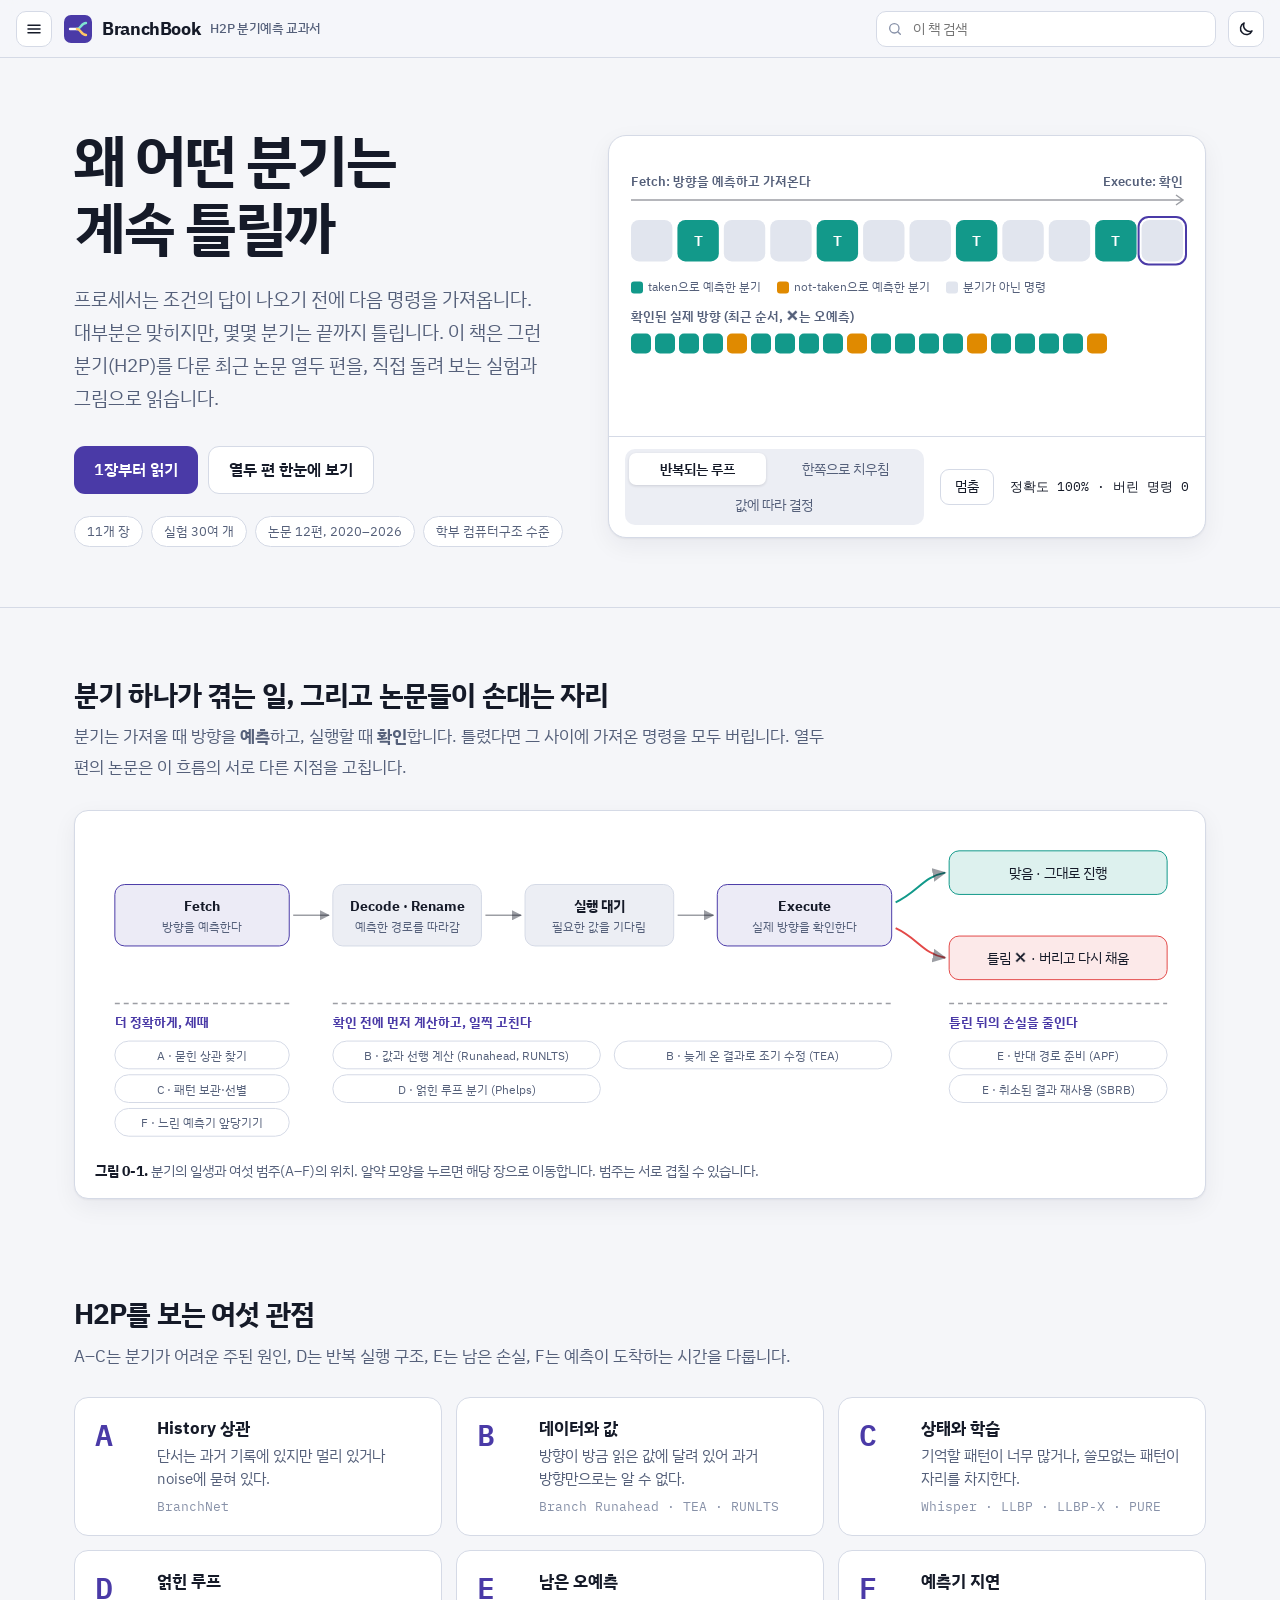
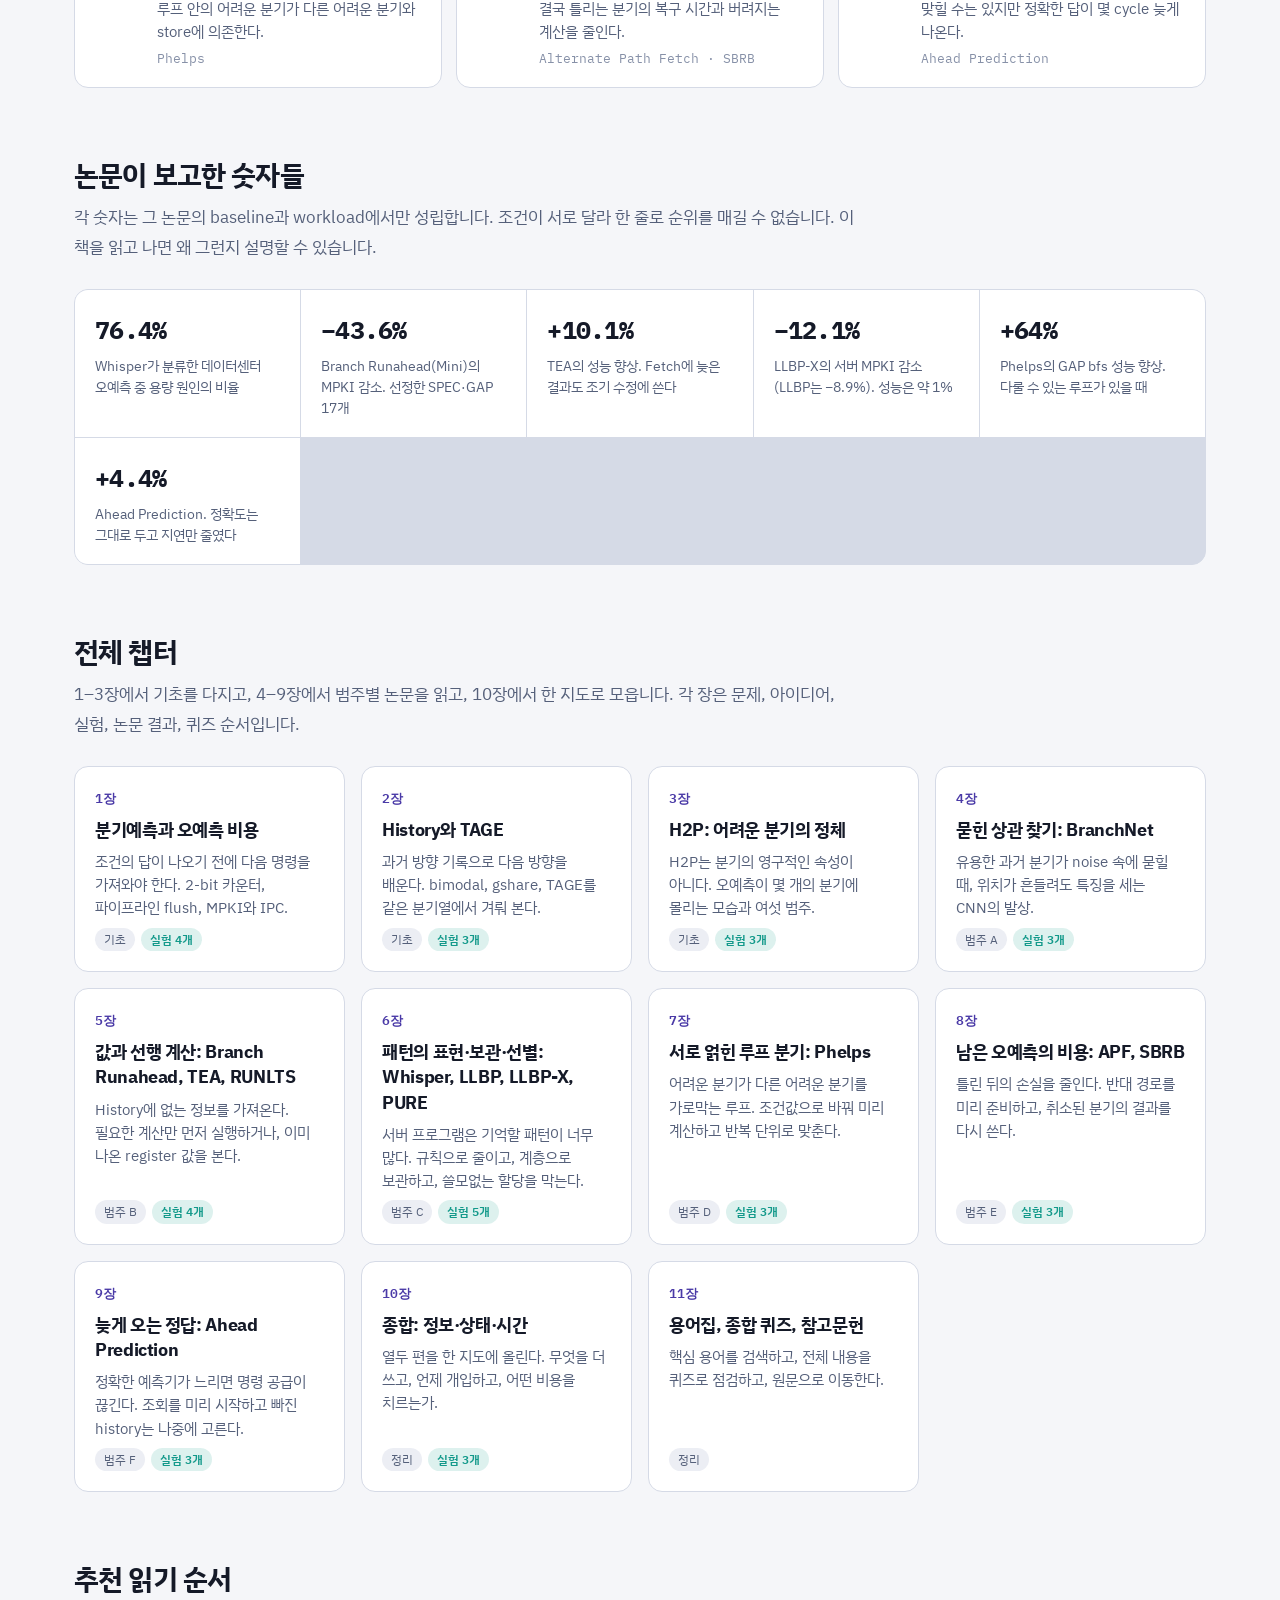
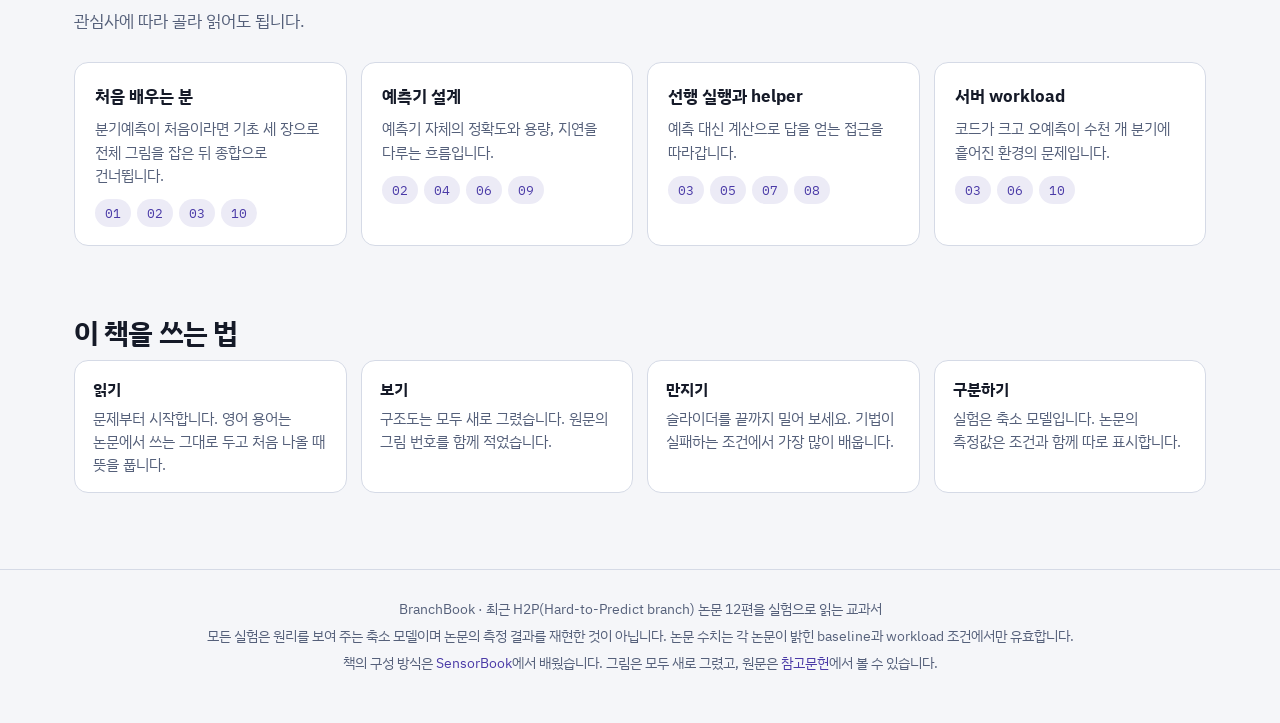
==== index.html @ 48003261 "BranchBook 첫 배포: 홈, 1장, 10장, 11장" ====
<!doctype html>
<html lang="ko">
<head>
<meta charset="utf-8">
<meta name="viewport" content="width=device-width, initial-scale=1">
<title>BranchBook · H2P 분기예측 교과서</title>
<meta name="description" content="왜 일부 분기는 계속 틀릴까? 최근 H2P(Hard-to-Predict branch) 논문 12편을 그림과 실험으로 읽는 인터랙티브 교과서.">
<meta property="og:type" content="website">
<meta property="og:title" content="BranchBook · H2P 분기예측 교과서">
<meta property="og:description" content="최근 H2P 논문 12편을 그림과 실험으로 읽는 인터랙티브 교과서.">
<meta property="og:locale" content="ko_KR">
<link rel="icon" href="favicon.svg" type="image/svg+xml">
<link rel="stylesheet" href="css/style.css">
<script src="js/common.js"></script>
<style>
  .lifetime svg { min-width: 860px; }
  .lifetime a text { cursor: pointer; }
  .lifetime a:hover rect { stroke-width: 2.5; }
  .usage { display: grid; gap: 14px; grid-template-columns: repeat(auto-fit, minmax(200px, 1fr)); padding-bottom: 12px; }
  .usage div { padding: 16px 18px; border-radius: var(--radius); background: var(--elevated); border: 1px solid var(--border); font-size: 14.5px; color: var(--text-dim); line-height: 1.6; }
  .usage b { display: block; color: var(--text); font-size: 16px; margin-bottom: 4px; }
</style>
</head>
<body data-root="">

<section class="home-hero">
  <div class="home-hero-inner">
    <div>
      <h1>왜 어떤 분기는<br>계속 틀릴까</h1>
      <p class="lead">프로세서는 조건의 답이 나오기 전에 다음 명령을 가져옵니다. 대부분은 맞히지만, 몇몇 분기는 끝까지 틀립니다. 이 책은 그런 분기(H2P)를 다룬 최근 논문 열두 편을, 직접 돌려 보는 실험과 그림으로 읽습니다.</p>
      <div class="home-actions">
        <a class="primary" href="chapters/basics.html">1장부터 읽기</a>
        <a class="secondary" href="chapters/synthesis.html">열두 편 한눈에 보기</a>
      </div>
      <div class="home-facts">
        <span>11개 장</span><span>실험 30여 개</span><span>논문 12편, 2020–2026</span><span>학부 컴퓨터구조 수준</span>
      </div>
    </div>
    <div class="hero-stage" id="hero-stage">
      <canvas id="hero-canvas" data-height="300" aria-label="파이프라인을 흐르는 명령과 오예측 때 버려지는 명령을 보여 주는 애니메이션"></canvas>
      <div class="hero-stage-controls">
        <div class="segmented" id="hero-pattern" aria-label="분기 유형">
          <button data-value="loop" class="on">반복되는 루프</button>
          <button data-value="biased">한쪽으로 치우침</button>
          <button data-value="data">값에 따라 결정</button>
        </div>
        <button class="button" id="hero-play">멈춤</button>
        <span class="hero-stage-readout" id="hero-readout">정확도 — · 버린 명령 0</span>
      </div>
    </div>
  </div>
</section>

<section class="home-section">
  <h2>분기 하나가 겪는 일, 그리고 논문들이 손대는 자리</h2>
  <p class="section-lead">분기는 가져올 때 방향을 <b>예측</b>하고, 실행할 때 <b>확인</b>합니다. 틀렸다면 그 사이에 가져온 명령을 모두 버립니다. 열두 편의 논문은 이 흐름의 서로 다른 지점을 고칩니다.</p>
  <figure class="diagram lifetime">
    <svg viewBox="0 0 1100 318" role="img" aria-label="분기의 예측에서 확인까지의 흐름과 여섯 범주가 개입하는 위치">
      <defs>
        <marker id="arrow" viewBox="0 0 10 10" refX="9" refY="5" markerWidth="7" markerHeight="7" orient="auto"><path d="M0,0 L10,5 L0,10 z" class="arrow-head"/></marker>
      </defs>
      <rect x="20" y="52" width="176" height="62" rx="10" class="fill-accent-soft"/>
      <text x="108" y="79" text-anchor="middle" class="label-strong">Fetch</text>
      <text x="108" y="99" text-anchor="middle" class="label-dim">방향을 예측한다</text>
      <path d="M200 83 H236" class="stroke-line" marker-end="url(#arrow)"/>
      <rect x="240" y="52" width="150" height="62" rx="10" class="fill-surface"/>
      <text x="315" y="79" text-anchor="middle" class="label-strong">Decode · Rename</text>
      <text x="315" y="99" text-anchor="middle" class="label-dim">예측한 경로를 따라감</text>
      <path d="M394 83 H430" class="stroke-line" marker-end="url(#arrow)"/>
      <rect x="434" y="52" width="150" height="62" rx="10" class="fill-surface"/>
      <text x="509" y="79" text-anchor="middle" class="label-strong">실행 대기</text>
      <text x="509" y="99" text-anchor="middle" class="label-dim">필요한 값을 기다림</text>
      <path d="M588 83 H624" class="stroke-line" marker-end="url(#arrow)"/>
      <rect x="628" y="52" width="176" height="62" rx="10" class="fill-accent-soft"/>
      <text x="716" y="79" text-anchor="middle" class="label-strong">Execute</text>
      <text x="716" y="99" text-anchor="middle" class="label-dim">실제 방향을 확인한다</text>
      <path d="M808 70 C830 60 836 44 858 40" class="stroke-taken" marker-end="url(#arrow)"/>
      <path d="M808 96 C830 106 836 122 858 126" class="stroke-mispredict" marker-end="url(#arrow)"/>
      <rect x="862" y="18" width="220" height="44" rx="10" class="fill-taken-soft"/>
      <text x="972" y="45" text-anchor="middle" class="label">맞음 · 그대로 진행</text>
      <rect x="862" y="104" width="220" height="44" rx="10" class="fill-mispredict-soft"/>
      <text x="972" y="131" text-anchor="middle" class="label">틀림 ✕ · 버리고 다시 채움</text>

      <path d="M20 172 H196" class="stroke-dashed"/>
      <path d="M240 172 H804" class="stroke-dashed"/>
      <path d="M862 172 H1082" class="stroke-dashed"/>
      <text x="20" y="196" class="label-accent">더 정확하게, 제때</text>
      <text x="240" y="196" class="label-accent">확인 전에 먼저 계산하고, 일찍 고친다</text>
      <text x="862" y="196" class="label-accent">틀린 뒤의 손실을 줄인다</text>

      <a href="chapters/correlation.html"><rect x="20" y="210" width="176" height="28" rx="14" class="fill-elevated"/><text x="108" y="229" text-anchor="middle" class="label-dim">A · 묻힌 상관 찾기</text></a>
      <a href="chapters/state.html"><rect x="20" y="244" width="176" height="28" rx="14" class="fill-elevated"/><text x="108" y="263" text-anchor="middle" class="label-dim">C · 패턴 보관·선별</text></a>
      <a href="chapters/latency.html"><rect x="20" y="278" width="176" height="28" rx="14" class="fill-elevated"/><text x="108" y="297" text-anchor="middle" class="label-dim">F · 느린 예측기 앞당기기</text></a>
      <a href="chapters/value.html"><rect x="240" y="210" width="270" height="28" rx="14" class="fill-elevated"/><text x="375" y="229" text-anchor="middle" class="label-dim">B · 값과 선행 계산 (Runahead, RUNLTS)</text></a>
      <a href="chapters/value.html#tea"><rect x="524" y="210" width="280" height="28" rx="14" class="fill-elevated"/><text x="664" y="229" text-anchor="middle" class="label-dim">B · 늦게 온 결과로 조기 수정 (TEA)</text></a>
      <a href="chapters/loop.html"><rect x="240" y="244" width="270" height="28" rx="14" class="fill-elevated"/><text x="375" y="263" text-anchor="middle" class="label-dim">D · 얽힌 루프 분기 (Phelps)</text></a>
      <a href="chapters/recovery.html"><rect x="862" y="210" width="220" height="28" rx="14" class="fill-elevated"/><text x="972" y="229" text-anchor="middle" class="label-dim">E · 반대 경로 준비 (APF)</text></a>
      <a href="chapters/recovery.html#sbrb"><rect x="862" y="244" width="220" height="28" rx="14" class="fill-elevated"/><text x="972" y="263" text-anchor="middle" class="label-dim">E · 취소된 결과 재사용 (SBRB)</text></a>
    </svg>
    <figcaption><b>그림 0-1.</b> 분기의 일생과 여섯 범주(A–F)의 위치. 알약 모양을 누르면 해당 장으로 이동합니다. 범주는 서로 겹칠 수 있습니다.</figcaption>
  </figure>
</section>

<section class="home-section">
  <h2>H2P를 보는 여섯 관점</h2>
  <p class="section-lead">A–C는 분기가 어려운 주된 원인, D는 반복 실행 구조, E는 남은 손실, F는 예측이 도착하는 시간을 다룹니다.</p>
  <div class="category-map">
    <a class="category-item" href="chapters/correlation.html"><span class="category-letter">A</span><h3>History 상관</h3><p>단서는 과거 기록에 있지만 멀리 있거나 noise에 묻혀 있다.</p><span class="category-papers">BranchNet</span></a>
    <a class="category-item" href="chapters/value.html"><span class="category-letter">B</span><h3>데이터와 값</h3><p>방향이 방금 읽은 값에 달려 있어 과거 방향만으로는 알 수 없다.</p><span class="category-papers">Branch Runahead · TEA · RUNLTS</span></a>
    <a class="category-item" href="chapters/state.html"><span class="category-letter">C</span><h3>상태와 학습</h3><p>기억할 패턴이 너무 많거나, 쓸모없는 패턴이 자리를 차지한다.</p><span class="category-papers">Whisper · LLBP · LLBP-X · PURE</span></a>
    <a class="category-item" href="chapters/loop.html"><span class="category-letter">D</span><h3>얽힌 루프</h3><p>루프 안의 어려운 분기가 다른 어려운 분기와 store에 의존한다.</p><span class="category-papers">Phelps</span></a>
    <a class="category-item" href="chapters/recovery.html"><span class="category-letter">E</span><h3>남은 오예측</h3><p>결국 틀리는 분기의 복구 시간과 버려지는 계산을 줄인다.</p><span class="category-papers">Alternate Path Fetch · SBRB</span></a>
    <a class="category-item" href="chapters/latency.html"><span class="category-letter">F</span><h3>예측기 지연</h3><p>맞힐 수는 있지만 정확한 답이 몇 cycle 늦게 나온다.</p><span class="category-papers">Ahead Prediction</span></a>
  </div>
</section>

<section class="home-section">
  <h2>논문이 보고한 숫자들</h2>
  <p class="section-lead">각 숫자는 그 논문의 baseline과 workload에서만 성립합니다. 조건이 서로 달라 한 줄로 순위를 매길 수 없습니다. 이 책을 읽고 나면 왜 그런지 설명할 수 있습니다.</p>
  <div class="fact-grid">
    <div><b>76.4%</b><span>Whisper가 분류한 데이터센터 오예측 중 용량 원인의 비율</span></div>
    <div><b>−43.6%</b><span>Branch Runahead(Mini)의 MPKI 감소. 선정한 SPEC·GAP 17개</span></div>
    <div><b>+10.1%</b><span>TEA의 성능 향상. Fetch에 늦은 결과도 조기 수정에 쓴다</span></div>
    <div><b>−12.1%</b><span>LLBP-X의 서버 MPKI 감소(LLBP는 −8.9%). 성능은 약 1%</span></div>
    <div><b>+64%</b><span>Phelps의 GAP bfs 성능 향상. 다룰 수 있는 루프가 있을 때</span></div>
    <div><b>+4.4%</b><span>Ahead Prediction. 정확도는 그대로 두고 지연만 줄였다</span></div>
  </div>
</section>

<section class="home-section">
  <h2>전체 챕터</h2>
  <p class="section-lead">1–3장에서 기초를 다지고, 4–9장에서 범주별 논문을 읽고, 10장에서 한 지도로 모읍니다. 각 장은 문제, 아이디어, 실험, 논문 결과, 퀴즈 순서입니다.</p>
  <div class="chapter-grid" id="chapter-grid"></div>
</section>

<section class="home-section">
  <h2>추천 읽기 순서</h2>
  <p class="section-lead">관심사에 따라 골라 읽어도 됩니다.</p>
  <div class="reading-paths">
    <div class="reading-path"><h3>처음 배우는 분</h3><p>분기예측이 처음이라면 기초 세 장으로 전체 그림을 잡은 뒤 종합으로 건너뜁니다.</p><div class="path-steps"><a href="chapters/basics.html">01</a><a href="chapters/history.html">02</a><a href="chapters/h2p.html">03</a><a href="chapters/synthesis.html">10</a></div></div>
    <div class="reading-path"><h3>예측기 설계</h3><p>예측기 자체의 정확도와 용량, 지연을 다루는 흐름입니다.</p><div class="path-steps"><a href="chapters/history.html">02</a><a href="chapters/correlation.html">04</a><a href="chapters/state.html">06</a><a href="chapters/latency.html">09</a></div></div>
    <div class="reading-path"><h3>선행 실행과 helper</h3><p>예측 대신 계산으로 답을 얻는 접근을 따라갑니다.</p><div class="path-steps"><a href="chapters/h2p.html">03</a><a href="chapters/value.html">05</a><a href="chapters/loop.html">07</a><a href="chapters/recovery.html">08</a></div></div>
    <div class="reading-path"><h3>서버 workload</h3><p>코드가 크고 오예측이 수천 개 분기에 흩어진 환경의 문제입니다.</p><div class="path-steps"><a href="chapters/h2p.html">03</a><a href="chapters/state.html">06</a><a href="chapters/synthesis.html">10</a></div></div>
  </div>
</section>

<section class="home-section">
  <h2>이 책을 쓰는 법</h2>
  <div class="usage">
    <div><b>읽기</b>문제부터 시작합니다. 영어 용어는 논문에서 쓰는 그대로 두고 처음 나올 때 뜻을 풉니다.</div>
    <div><b>보기</b>구조도는 모두 새로 그렸습니다. 원문의 그림 번호를 함께 적었습니다.</div>
    <div><b>만지기</b>슬라이더를 끝까지 밀어 보세요. 기법이 실패하는 조건에서 가장 많이 배웁니다.</div>
    <div><b>구분하기</b>실험은 축소 모델입니다. 논문의 측정값은 조건과 함께 따로 표시합니다.</div>
  </div>
</section>

<script>
(function () {
  "use strict";

  /* ---------------------------------------------------------- 챕터 카드 */
  const chapterGrid = document.getElementById("chapter-grid");
  chapterGrid.innerHTML = BranchBook.chapters.map((chapter) => {
    const categoryTag = chapter.category ? "<span>범주 " + chapter.category + "</span>" : "<span>" + chapter.group + "</span>";
    const experimentTag = chapter.experimentCount > 0 ? '<span class="experiments">실험 ' + chapter.experimentCount + "개</span>" : "";
    return '<a class="chapter-card" href="chapters/' + chapter.slug + '.html">' +
      '<span class="card-number">' + Number(chapter.number) + "장</span>" +
      "<h3>" + chapter.title + "</h3><p>" + chapter.description + "</p>" +
      '<div class="card-tags">' + categoryTag + experimentTag + "</div></a>";
  }).join("");

  /* ---------------------------------------------------------- 히어로: 흐르는 파이프라인
     가져온 명령이 왼쪽에서 오른쪽으로 흐르다가, 분기가 확인 지점에 닿았을 때 틀렸다면
     그 뒤에 가져온 명령이 모두 버려지는 모습을 보여 준다. */
  const PIPELINE_SLOT_COUNT = 12;
  const RESOLVE_SLOT = PIPELINE_SLOT_COUNT - 1;
  const BRANCH_INTERVAL = 3;
  const SECONDS_PER_STEP = 0.24;
  const RECENT_OUTCOME_COUNT = 22;
  const LOOP_TRIP_COUNT = 5;
  const BIASED_TAKEN_PROBABILITY = 0.9;
  const BRANCH_ADDRESS = 64;
  const DISCARD_FLASH_STEP_COUNT = 2;
  const PREDICTOR_TRAINING_BRANCH_COUNT = 300;

  const random = BranchBook.createRandom(2027);
  let predictor = BranchBook.predictors.createGshare({ indexBits: 8, historyLength: 6 });
  let slots = [];
  let fetchedCount = 0;
  let branchSequence = 0;
  let isOnWrongPath = false;
  let resolvedBranchCount = 0;
  let correctBranchCount = 0;
  let discardedInstructionCount = 0;
  let recentOutcomes = [];
  let flashRemaining = 0;
  let stepProgress = 0;

  function actualOutcome(patternName) {
    if (patternName === "loop") return branchSequence % LOOP_TRIP_COUNT !== LOOP_TRIP_COUNT - 1;
    if (patternName === "biased") return random() < BIASED_TAKEN_PROBABILITY;
    return random() < 0.5;
  }
  function resetHero() {
    predictor.reset();
    slots = new Array(PIPELINE_SLOT_COUNT).fill(null);
    fetchedCount = 0; branchSequence = 0; isOnWrongPath = false;
    resolvedBranchCount = 0; correctBranchCount = 0; discardedInstructionCount = 0;
    recentOutcomes = []; flashRemaining = 0; stepProgress = 0;
    // 화면에 보이기 전에 예측기를 먼저 학습시킨다. 갓 켠 예측기의 초기 오예측이 유형별 차이를 가리지 않게 하기 위해서다.
    for (let trainingStep = 0; trainingStep < PREDICTOR_TRAINING_BRANCH_COUNT; trainingStep++) {
      predictor.update(BRANCH_ADDRESS, actualOutcome(patternControl.value));
      branchSequence++;
    }
    for (let warmupStep = 0; warmupStep < PIPELINE_SLOT_COUNT * 5; warmupStep++) advance(patternControl.value);
    heroCanvas.redraw();
  }
  function fetchInstruction(patternName) {
    const isBranch = fetchedCount % BRANCH_INTERVAL === BRANCH_INTERVAL - 1;
    fetchedCount++;
    if (!isBranch) return { isBranch: false, isWrongPath: isOnWrongPath };
    if (isOnWrongPath) {
      // 잘못된 경로에서 만난 분기는 실제 프로그램의 분기가 아니므로 학습에 쓰지 않는다.
      return { isBranch: true, isWrongPath: true, predictedTaken: random() < 0.5, isCorrect: true };
    }
    const taken = actualOutcome(patternName);
    const predictedTaken = predictor.predict(BRANCH_ADDRESS).taken;
    predictor.update(BRANCH_ADDRESS, taken);
    branchSequence++;
    const isCorrect = predictedTaken === taken;
    if (!isCorrect) isOnWrongPath = true;
    return { isBranch: true, isWrongPath: false, predictedTaken, taken, isCorrect };
  }
  function advance(patternName) {
    const resolving = slots[RESOLVE_SLOT];
    for (let slotIndex = RESOLVE_SLOT; slotIndex > 0; slotIndex--) slots[slotIndex] = slots[slotIndex - 1];
    slots[0] = fetchInstruction(patternName);
    if (resolving && resolving.isBranch && !resolving.isWrongPath) {
      resolvedBranchCount++;
      if (resolving.isCorrect) correctBranchCount++;
      recentOutcomes.push({ taken: resolving.taken, isMispredicted: !resolving.isCorrect });
      if (recentOutcomes.length > RECENT_OUTCOME_COUNT) recentOutcomes.shift();
      if (!resolving.isCorrect) {
        // 확인 지점보다 뒤에 있는 명령은 모두 잘못된 경로에서 가져온 것이다.
        for (let slotIndex = 0; slotIndex < PIPELINE_SLOT_COUNT; slotIndex++) {
          if (slots[slotIndex]) { slots[slotIndex].isDiscarded = true; discardedInstructionCount++; }
        }
        isOnWrongPath = false;
        flashRemaining = DISCARD_FLASH_STEP_COUNT;
      }
    } else if (flashRemaining > 0) {
      // 버려진 명령을 잠깐 보여 준 뒤 지운다. 지운 자리는 빈칸(bubble)으로 남아 다시 채워진다.
      flashRemaining--;
      if (flashRemaining === 0) slots = slots.map((slot) => (slot && slot.isDiscarded ? null : slot));
    }
    refreshReadout();
  }
  function refreshReadout() {
    const accuracyText = resolvedBranchCount === 0 ? "—" : BranchBook.formatPercent(correctBranchCount / resolvedBranchCount, 0);
    BranchBook.setContent("hero-readout", "정확도 " + accuracyText + " · 버린 명령 " + discardedInstructionCount);
  }

  const patternControl = BranchBook.bindSegmented("hero-pattern", resetHero);

  const heroCanvas = BranchBook.createCanvas("hero-canvas", (context, width, height, palette) => {
    const horizontalPadding = 22;
    const gap = 5;
    const cellSize = Math.min(44, (width - horizontalPadding * 2 - gap * (PIPELINE_SLOT_COUNT - 1)) / PIPELINE_SLOT_COUNT);
    const rowWidth = cellSize * PIPELINE_SLOT_COUNT + gap * (PIPELINE_SLOT_COUNT - 1);
    const rowLeft = (width - rowWidth) / 2;
    const rowTop = 84;

    context.font = "600 13px " + palette.font;
    context.fillStyle = palette.textDim;
    context.textBaseline = "alphabetic";
    context.textAlign = "left";
    context.fillText("Fetch: 방향을 예측하고 가져온다", rowLeft, rowTop - 34);
    context.textAlign = "right";
    context.fillText("Execute: 확인", rowLeft + rowWidth, rowTop - 34);
    context.strokeStyle = palette.axis;
    context.lineWidth = 1.5;
    context.beginPath();
    context.moveTo(rowLeft, rowTop - 20); context.lineTo(rowLeft + rowWidth, rowTop - 20);
    context.moveTo(rowLeft + rowWidth - 7, rowTop - 25); context.lineTo(rowLeft + rowWidth, rowTop - 20); context.lineTo(rowLeft + rowWidth - 7, rowTop - 15);
    context.stroke();

    slots.forEach((slot, slotIndex) => {
      const x = rowLeft + slotIndex * (cellSize + gap);
      BranchBook.roundedRectangle(context, x, rowTop, cellSize, cellSize, 8);
      if (!slot) { context.strokeStyle = palette.border; context.lineWidth = 1; context.setLineDash([3, 3]); context.stroke(); context.setLineDash([]); return; }
      if (slot.isBranch) context.fillStyle = slot.predictedTaken ? palette.taken : palette.notTaken;
      else context.fillStyle = palette.surfaceStrong;
      context.globalAlpha = slot.isDiscarded ? 0.35 : 1;
      context.fill();
      context.globalAlpha = 1;
      if (slot.isBranch) {
        context.fillStyle = "#ffffff";
        context.font = "600 " + Math.round(cellSize * 0.36) + "px " + palette.mono;
        context.textAlign = "center"; context.textBaseline = "middle";
        context.fillText(slot.predictedTaken ? "T" : "N", x + cellSize / 2, rowTop + cellSize / 2 + 1);
      }
      if (slot.isDiscarded) {
        context.strokeStyle = palette.mispredict; context.lineWidth = 2;
        BranchBook.roundedRectangle(context, x, rowTop, cellSize, cellSize, 8); context.stroke();
        context.beginPath();
        context.moveTo(x + cellSize * 0.3, rowTop + cellSize * 0.3); context.lineTo(x + cellSize * 0.7, rowTop + cellSize * 0.7);
        context.moveTo(x + cellSize * 0.7, rowTop + cellSize * 0.3); context.lineTo(x + cellSize * 0.3, rowTop + cellSize * 0.7);
        context.stroke();
      }
    });
    // 확인 지점 표시
    const resolveX = rowLeft + RESOLVE_SLOT * (cellSize + gap);
    context.strokeStyle = palette.accent; context.lineWidth = 2;
    BranchBook.roundedRectangle(context, resolveX - 3, rowTop - 3, cellSize + 6, cellSize + 6, 10); context.stroke();

    context.textAlign = "left"; context.textBaseline = "alphabetic";
    context.font = "12px " + palette.font; context.fillStyle = palette.textDim;
    const legendTop = rowTop + cellSize + 30;
    const legendItems = [[palette.taken, "taken으로 예측한 분기"], [palette.notTaken, "not-taken으로 예측한 분기"], [palette.surfaceStrong, "분기가 아닌 명령"]];
    let legendX = rowLeft;
    legendItems.forEach(([swatchColor, legendLabel]) => {
      context.fillStyle = swatchColor;
      BranchBook.roundedRectangle(context, legendX, legendTop - 10, 12, 12, 3); context.fill();
      context.fillStyle = palette.textDim;
      context.fillText(legendLabel, legendX + 17, legendTop);
      legendX += 17 + context.measureText(legendLabel).width + 16;
      if (legendX > rowLeft + rowWidth - 120) { legendX = rowLeft; }
    });

    const stripTop = legendTop + 42;
    context.font = "600 13px " + palette.font; context.fillStyle = palette.textDim;
    context.fillText("확인된 실제 방향 (최근 순서, ✕는 오예측)", rowLeft, stripTop - 12);
    const stripCell = Math.min(20, (rowWidth - (RECENT_OUTCOME_COUNT - 1) * 4) / RECENT_OUTCOME_COUNT);
    recentOutcomes.forEach((outcome, outcomeIndex) => {
      const x = rowLeft + outcomeIndex * (stripCell + 4);
      context.fillStyle = outcome.taken ? palette.taken : palette.notTaken;
      BranchBook.roundedRectangle(context, x, stripTop, stripCell, stripCell, 5); context.fill();
      if (outcome.isMispredicted) {
        context.strokeStyle = palette.mispredict; context.lineWidth = 2;
        BranchBook.roundedRectangle(context, x - 3, stripTop - 3, stripCell + 6, stripCell + 6, 7); context.stroke();
        context.fillStyle = palette.mispredict; context.font = "600 11px " + palette.mono; context.textAlign = "center";
        context.fillText("✕", x + stripCell / 2, stripTop + stripCell + 15);
        context.textAlign = "left";
      }
    });
  });

  const heroLoop = BranchBook.createAnimationLoop("hero-stage", (deltaSeconds) => {
    stepProgress += deltaSeconds;
    if (stepProgress < SECONDS_PER_STEP) return;
    stepProgress = 0;
    advance(patternControl.value);
    heroCanvas.redraw();
  });
  const playButton = BranchBook.bindButton("hero-play", () => {
    if (heroLoop.isPlaying) heroLoop.pause(); else heroLoop.play();
    playButton.textContent = heroLoop.isPlaying ? "멈춤" : "재생";
  });
  playButton.textContent = heroLoop.isPlaying ? "멈춤" : "재생";

  resetHero();
})();
</script>
</body>
</html>
---- css/style.css ----
/* ==========================================================================
   BranchBook — H2P 분기예측 교과서 공통 스타일
   색 규칙: taken(청록)과 not-taken(호박색)은 사이트 전체에서 같은 뜻으로만 쓴다.
   오예측(빨강)은 상태 색이므로 항상 기호(✕)나 테두리와 함께 표시한다.
   ========================================================================== */
@import url("https://fonts.googleapis.com/css2?family=IBM+Plex+Mono:wght@400;500;600&family=IBM+Plex+Sans+KR:wght@400;500;600;700&display=swap");

:root {
  --background: #f5f6f9;
  --elevated: #ffffff;
  --surface: #eceef4;
  --surface-strong: #e1e5ee;
  --border: #d5dae6;
  --text: #151a28;
  --text-dim: #55607a;
  --text-faint: #8791a8;
  --accent: #4a3aa7;
  --accent-soft: rgba(74, 58, 167, 0.1);
  --taken: #12998a;
  --taken-soft: rgba(18, 153, 138, 0.14);
  --not-taken: #e08a00;
  --not-taken-soft: rgba(224, 138, 0, 0.16);
  --mispredict: #e34948;
  --mispredict-soft: rgba(227, 73, 72, 0.12);
  --series-1: #4a3aa7;
  --series-2: #eb6834;
  --series-3: #1baf7a;
  --series-4: #2a78d6;
  --grid: rgba(21, 26, 40, 0.08);
  --axis: rgba(21, 26, 40, 0.42);
  --canvas-background: #ffffff;
  --shadow: 0 1px 2px rgba(18, 24, 44, 0.05), 0 8px 24px rgba(18, 24, 44, 0.06);
  --radius: 14px;
  --radius-small: 8px;
  --font: "IBM Plex Sans KR", -apple-system, BlinkMacSystemFont, "Apple SD Gothic Neo", "Noto Sans KR", "Malgun Gothic", sans-serif;
  --mono: "IBM Plex Mono", ui-monospace, SFMono-Regular, Menlo, monospace;
  --content-width: 880px;
  --topbar-height: 58px;
  color-scheme: light;
}

@media (prefers-color-scheme: dark) {
  :root:not([data-theme="light"]) {
    --background: #0d1220;
    --elevated: #141b2b;
    --surface: #1a2236;
    --surface-strong: #222c44;
    --border: #2b3650;
    --text: #e7ebf5;
    --text-dim: #9ba7c0;
    --text-faint: #6b7690;
    --accent: #9085e9;
    --accent-soft: rgba(144, 133, 233, 0.16);
    --taken: #1aa890;
    --taken-soft: rgba(26, 168, 144, 0.18);
    --not-taken: #c98500;
    --not-taken-soft: rgba(201, 133, 0, 0.2);
    --mispredict: #e66767;
    --mispredict-soft: rgba(230, 103, 103, 0.16);
    --series-1: #9085e9;
    --series-2: #d95926;
    --series-3: #199e70;
    --series-4: #3987e5;
    --grid: rgba(231, 235, 245, 0.08);
    --axis: rgba(231, 235, 245, 0.45);
    --canvas-background: #111827;
    --shadow: 0 1px 2px rgba(0, 0, 0, 0.3), 0 10px 30px rgba(0, 0, 0, 0.35);
    color-scheme: dark;
  }
}
:root[data-theme="dark"] {
  --background: #0d1220;
  --elevated: #141b2b;
  --surface: #1a2236;
  --surface-strong: #222c44;
  --border: #2b3650;
  --text: #e7ebf5;
  --text-dim: #9ba7c0;
  --text-faint: #6b7690;
  --accent: #9085e9;
  --accent-soft: rgba(144, 133, 233, 0.16);
  --taken: #1aa890;
  --taken-soft: rgba(26, 168, 144, 0.18);
  --not-taken: #c98500;
  --not-taken-soft: rgba(201, 133, 0, 0.2);
  --mispredict: #e66767;
  --mispredict-soft: rgba(230, 103, 103, 0.16);
  --series-1: #9085e9;
  --series-2: #d95926;
  --series-3: #199e70;
  --series-4: #3987e5;
  --grid: rgba(231, 235, 245, 0.08);
  --axis: rgba(231, 235, 245, 0.45);
  --canvas-background: #111827;
  --shadow: 0 1px 2px rgba(0, 0, 0, 0.3), 0 10px 30px rgba(0, 0, 0, 0.35);
  color-scheme: dark;
}

* { box-sizing: border-box; }
html { scroll-behavior: smooth; scroll-padding-top: calc(var(--topbar-height) + 16px); -webkit-text-size-adjust: 100%; }
body {
  margin: 0;
  background: var(--background);
  color: var(--text);
  font-family: var(--font);
  font-size: 17px;
  line-height: 1.78;
  word-break: keep-all;
  overflow-wrap: break-word;
  -webkit-font-smoothing: antialiased;
}
img, svg, canvas { max-width: 100%; }
a { color: var(--accent); text-decoration: none; }
a:hover { text-decoration: underline; }
code, kbd { font-family: var(--mono); font-size: 0.88em; background: var(--surface); padding: 0.1em 0.4em; border-radius: 5px; }
pre { font-family: var(--mono); font-size: 14px; line-height: 1.65; background: var(--surface); border: 1px solid var(--border); border-radius: var(--radius-small); padding: 16px 18px; overflow-x: auto; margin: 20px 0; }
pre code { background: none; padding: 0; font-size: inherit; }
::selection { background: var(--accent-soft); }
:focus-visible { outline: 2px solid var(--accent); outline-offset: 2px; }

/* ------------------------------------------------------------------ 상단바 */
.topbar {
  position: sticky; top: 0; z-index: 50;
  height: var(--topbar-height);
  display: flex; align-items: center; gap: 12px;
  padding: 0 16px;
  background: color-mix(in srgb, var(--background) 84%, transparent);
  backdrop-filter: saturate(160%) blur(12px);
  -webkit-backdrop-filter: saturate(160%) blur(12px);
  border-bottom: 1px solid var(--border);
}
.logo { display: flex; align-items: center; gap: 10px; font-weight: 700; color: var(--text); letter-spacing: -0.02em; font-size: 18px; white-space: nowrap; }
.logo:hover { text-decoration: none; }
.logo-mark { width: 28px; height: 28px; flex: none; }
.logo small { font-weight: 500; color: var(--text-dim); font-size: 13px; }
.topbar-spacer { flex: 1; }
.icon-button {
  display: inline-flex; align-items: center; justify-content: center;
  width: 36px; height: 36px; padding: 0; border-radius: 10px; flex: none;
  border: 1px solid var(--border); background: var(--elevated); color: var(--text);
  cursor: pointer;
}
.icon-button:hover { border-color: var(--accent); }
.icon-button svg { width: 18px; height: 18px; }
.search { position: relative; flex: 0 1 340px; min-width: 0; }
.search input {
  width: 100%; height: 36px; padding: 0 12px 0 36px; border-radius: 10px;
  border: 1px solid var(--border); background: var(--elevated); color: var(--text);
  font: inherit; font-size: 14px;
}
.search > svg { position: absolute; left: 11px; top: 10px; width: 16px; height: 16px; color: var(--text-faint); pointer-events: none; }
.search-results {
  position: absolute; top: 44px; left: 0; right: 0; max-height: 60vh; overflow-y: auto;
  background: var(--elevated); border: 1px solid var(--border); border-radius: 12px; box-shadow: var(--shadow);
  display: none; padding: 6px;
}
.search-results.open { display: block; }
.search-results a { display: block; padding: 8px 10px; border-radius: 8px; color: var(--text); font-size: 14px; line-height: 1.45; }
.search-results a:hover, .search-results a.active { background: var(--accent-soft); text-decoration: none; }
.search-results small { display: block; color: var(--text-faint); font-size: 12px; }
.search-results .search-empty { padding: 10px; color: var(--text-dim); font-size: 14px; }
@media (max-width: 620px) { .logo small { display: none; } .search { flex-basis: 150px; } }
@media (max-width: 400px) { .logo span { display: none; } }

.reading-progress { position: fixed; top: var(--topbar-height); left: 0; height: 2px; width: 0; background: var(--accent); z-index: 51; }

/* ------------------------------------------------------------------ 챕터 서랍 */
.drawer-backdrop { position: fixed; inset: 0; background: rgba(8, 12, 24, 0.45); opacity: 0; pointer-events: none; transition: opacity 0.2s; z-index: 60; }
.drawer {
  position: fixed; top: 0; bottom: 0; left: 0; width: min(340px, 88vw); z-index: 61;
  background: var(--elevated); border-right: 1px solid var(--border);
  transform: translateX(-102%); transition: transform 0.22s ease; overflow-y: auto; padding: 18px 14px 28px;
}
body.drawer-open .drawer { transform: none; }
body.drawer-open .drawer-backdrop { opacity: 1; pointer-events: auto; }
.drawer h2 { font-size: 13px; font-weight: 600; color: var(--text-faint); margin: 6px 10px 10px; }
.chapter-list { list-style: none; margin: 0; padding: 0; }
.chapter-list a { display: flex; gap: 12px; align-items: baseline; padding: 8px 10px; border-radius: 9px; color: var(--text); font-size: 15px; line-height: 1.45; }
.chapter-list a:hover { background: var(--surface); text-decoration: none; }
.chapter-list a.active { background: var(--accent-soft); color: var(--accent); font-weight: 600; }
.chapter-list .chapter-number { font-family: var(--mono); font-size: 12px; color: var(--text-faint); flex: none; }
.chapter-list a.active .chapter-number { color: var(--accent); }

/* ------------------------------------------------------------------ 본문 레이아웃 */
.layout { display: grid; grid-template-columns: minmax(0, 1fr); max-width: 1220px; margin: 0 auto; padding: 0 24px; gap: 56px; }
@media (min-width: 1160px) { .layout { grid-template-columns: minmax(0, var(--content-width)) 240px; justify-content: center; } }
.page-contents { display: none; }
@media (min-width: 1160px) {
  .page-contents { display: block; position: sticky; top: calc(var(--topbar-height) + 28px); align-self: start; max-height: calc(100vh - var(--topbar-height) - 56px); overflow-y: auto; margin-top: 76px; }
}
.page-contents h2 { font-size: 13px; font-weight: 600; color: var(--text-faint); margin: 0 0 12px; }
.page-contents a { display: block; padding: 5px 12px; border-left: 2px solid var(--border); color: var(--text-dim); font-size: 13px; line-height: 1.5; }
.page-contents a:hover { color: var(--text); text-decoration: none; }
.page-contents a.active { border-left-color: var(--accent); color: var(--accent); font-weight: 600; }

main.chapter { min-width: 0; padding-bottom: 40px; }
main.chapter > section { margin-top: 76px; }
main.chapter h2 { font-size: 27px; line-height: 1.35; letter-spacing: -0.025em; margin: 0 0 20px; font-weight: 700; }
main.chapter h2 .section-number { font-family: var(--mono); font-size: 17px; font-weight: 500; color: var(--accent); margin-right: 12px; letter-spacing: 0; }
main.chapter h3 { font-size: 20px; line-height: 1.4; letter-spacing: -0.02em; margin: 40px 0 12px; font-weight: 700; }
main.chapter p { margin: 0 0 18px; }
main.chapter ul, main.chapter ol { margin: 0 0 18px; padding-left: 22px; }
main.chapter li { margin-bottom: 6px; }
strong { font-weight: 700; }
/* 한글은 기울임꼴이 어색하므로 강조(em)는 형광펜 밑줄로 표시한다 */
em { font-style: normal; background: linear-gradient(transparent 60%, var(--not-taken-soft) 0); }
.term { color: var(--accent); font-weight: 700; }
.english { color: var(--text-dim); font-size: 0.92em; }
.taken-text { color: var(--taken); font-weight: 700; }
.not-taken-text { color: var(--not-taken); font-weight: 700; }

.chapter-hero { padding-top: 64px; }
.chapter-kicker { font-size: 14px; font-weight: 600; color: var(--accent); margin: 0 0 10px; display: flex; gap: 10px; align-items: center; flex-wrap: wrap; }
.chapter-kicker .category-badge { font-family: var(--mono); font-size: 12px; padding: 2px 9px; border-radius: 999px; background: var(--accent-soft); }
.chapter-hero h1 { font-size: clamp(32px, 5vw, 46px); line-height: 1.2; letter-spacing: -0.035em; margin: 0 0 18px; font-weight: 700; }
.lead { font-size: 19px; color: var(--text-dim); line-height: 1.75; margin: 0 0 30px; }
.objectives { background: var(--elevated); border: 1px solid var(--border); border-radius: var(--radius); padding: 20px 24px; }
.objectives-title { font-size: 13px; font-weight: 600; color: var(--text-faint); margin: 0 0 10px !important; }
.objectives ul { list-style: none; margin: 0 !important; padding: 0 !important; }
.objectives li { position: relative; padding-left: 24px; margin-bottom: 6px; }
.objectives li::before { content: ""; position: absolute; left: 3px; top: 0.72em; width: 9px; height: 9px; border-radius: 3px; background: var(--taken); }
.objectives li:nth-child(even)::before { background: var(--not-taken); }

/* 논문 카드: 각 논문 절의 맨 위에 서지 정보와 근거 범위를 밝힌다 */
.paper-card { display: grid; gap: 4px 20px; grid-template-columns: 1fr; background: var(--elevated); border: 1px solid var(--border); border-left: 4px solid var(--accent); border-radius: var(--radius-small); padding: 16px 20px; margin: 0 0 24px; font-size: 15px; line-height: 1.6; }
.paper-card .paper-title { font-weight: 700; font-size: 16px; }
.paper-card .paper-meta { color: var(--text-dim); }
.paper-card .paper-scope { color: var(--text-dim); font-size: 13.5px; }
.paper-card .paper-scope b { color: var(--not-taken); }

/* ------------------------------------------------------------------ 그림 */
figure { margin: 28px 0; }
figure.diagram { background: var(--elevated); border: 1px solid var(--border); border-radius: var(--radius); padding: 22px 20px 16px; box-shadow: var(--shadow); overflow-x: auto; }
figure.diagram svg { display: block; margin: 0 auto; height: auto; }
figcaption { font-size: 14px; color: var(--text-dim); margin-top: 12px; line-height: 1.6; }
figcaption b { color: var(--text); }
.figure-row { display: grid; gap: 16px; grid-template-columns: repeat(auto-fit, minmax(280px, 1fr)); }

/* SVG 안에서 쓰는 공통 클래스. 색을 변수로 묶어 다크모드에서 함께 바뀌게 한다. */
svg .label { fill: var(--text); font-family: var(--font); font-size: 14px; }
svg .label-strong { fill: var(--text); font-family: var(--font); font-size: 14px; font-weight: 700; }
svg .label-dim { fill: var(--text-dim); font-family: var(--font); font-size: 12.5px; }
svg .label-mono { fill: var(--text-dim); font-family: var(--mono); font-size: 12px; }
svg .label-accent { fill: var(--accent); font-family: var(--font); font-size: 13px; font-weight: 700; }
svg .label-on-color { fill: #ffffff; font-family: var(--mono); font-size: 13px; font-weight: 600; }
svg .stroke-line { stroke: var(--axis); stroke-width: 1.5; fill: none; }
svg .stroke-accent { stroke: var(--accent); stroke-width: 2; fill: none; }
svg .stroke-taken { stroke: var(--taken); stroke-width: 2; fill: none; }
svg .stroke-not-taken { stroke: var(--not-taken); stroke-width: 2; fill: none; }
svg .stroke-mispredict { stroke: var(--mispredict); stroke-width: 2; fill: none; }
svg .stroke-dashed { stroke: var(--axis); stroke-width: 1.5; stroke-dasharray: 5 4; fill: none; }
svg .fill-surface { fill: var(--surface); stroke: var(--border); }
svg .fill-elevated { fill: var(--elevated); stroke: var(--border); }
svg .fill-accent { fill: var(--accent); }
svg .fill-accent-soft { fill: var(--accent-soft); stroke: var(--accent); }
svg .fill-taken { fill: var(--taken); }
svg .fill-taken-soft { fill: var(--taken-soft); stroke: var(--taken); }
svg .fill-not-taken { fill: var(--not-taken); }
svg .fill-not-taken-soft { fill: var(--not-taken-soft); stroke: var(--not-taken); }
svg .fill-mispredict { fill: var(--mispredict); }
svg .fill-mispredict-soft { fill: var(--mispredict-soft); stroke: var(--mispredict); }
svg .arrow-head { fill: var(--axis); }
svg .arrow-head-accent { fill: var(--accent); }

/* ------------------------------------------------------------------ 결과열(outcome strip) */
.outcome-strip { display: flex; flex-wrap: wrap; gap: 7px 3px; font-family: var(--mono); padding: 10px 6px 4px; }
.outcome-cell {
  width: 26px; height: 26px; border-radius: 6px; display: inline-flex; align-items: center; justify-content: center;
  font-size: 12px; font-weight: 600; color: #ffffff; position: relative; flex: none;
}
.outcome-cell.taken { background: var(--taken); }
.outcome-cell.not-taken { background: var(--not-taken); }
.outcome-cell.unknown { background: var(--surface-strong); color: var(--text-faint); }
.outcome-cell.mispredicted { box-shadow: 0 0 0 2px var(--elevated), 0 0 0 4px var(--mispredict); }
.outcome-cell.mispredicted::after { content: "✕"; position: absolute; top: -9px; right: -7px; font-size: 10px; color: var(--mispredict); background: var(--elevated); border-radius: 50%; width: 13px; height: 13px; display: flex; align-items: center; justify-content: center; }
.outcome-cell.small { width: 16px; height: 16px; font-size: 0; border-radius: 4px; }
.outcome-cell.highlighted { outline: 2px solid var(--accent); outline-offset: 2px; }

/* ------------------------------------------------------------------ 실험(시뮬레이터) */
.simulator { margin: 30px 0; background: var(--elevated); border: 1px solid var(--border); border-radius: var(--radius); box-shadow: var(--shadow); overflow: hidden; }
.simulator-head { display: flex; align-items: center; gap: 12px; padding: 14px 18px; border-bottom: 1px solid var(--border); background: linear-gradient(90deg, var(--taken-soft), transparent 55%); }
.simulator-tag { font-size: 12px; font-weight: 600; padding: 2px 10px; border-radius: 999px; border: 1px solid var(--taken); color: var(--taken); background: var(--elevated); white-space: nowrap; }
.simulator-head h3 { margin: 0 !important; font-size: 17px !important; }
.simulator-body { display: block; }
.simulator-body.side { display: grid; grid-template-columns: minmax(0, 1fr); }
@media (min-width: 760px) { .simulator-body.side { grid-template-columns: minmax(0, 1fr) 280px; } }
.simulator-view { position: relative; padding: 14px; min-width: 0; background: var(--canvas-background); }
.simulator-view canvas { display: block; width: 100%; }
.simulator-view.padded { padding: 20px; }
.simulator-controls { padding: 16px 18px; display: flex; flex-direction: column; gap: 14px; border-top: 1px solid var(--border); }
@media (min-width: 760px) { .simulator-body.side .simulator-controls { border-top: 0; border-left: 1px solid var(--border); } }
.simulator-controls.inline { flex-direction: row; flex-wrap: wrap; align-items: flex-end; gap: 14px 22px; }
.simulator-controls.inline .control { flex: 1 1 180px; }
.control { display: flex; flex-direction: column; gap: 6px; font-size: 14px; color: var(--text-dim); }
.control > span { display: flex; justify-content: space-between; gap: 10px; align-items: baseline; }
.control output { font-family: var(--mono); font-size: 13px; color: var(--text); font-weight: 600; white-space: nowrap; }
.control select { height: 36px; border-radius: 8px; border: 1px solid var(--border); background: var(--elevated); color: var(--text); font: inherit; font-size: 14px; padding: 0 8px; }
.control-row { display: flex; flex-wrap: wrap; gap: 8px; }
.segmented { display: flex; flex-wrap: wrap; gap: 4px; background: var(--surface); border-radius: 10px; padding: 4px; }
.segmented button { flex: 1 1 auto; min-height: 32px; padding: 4px 10px; border: 0; border-radius: 7px; background: transparent; color: var(--text-dim); font: inherit; font-size: 13.5px; cursor: pointer; }
.segmented button.on, .segmented button[aria-pressed="true"] { background: var(--elevated); color: var(--text); font-weight: 600; box-shadow: 0 1px 3px rgba(18, 24, 44, 0.14); }
.button { display: inline-flex; align-items: center; justify-content: center; gap: 6px; min-height: 36px; padding: 4px 14px; border-radius: 9px; border: 1px solid var(--border); background: var(--elevated); color: var(--text); font: inherit; font-size: 14px; cursor: pointer; }
.button:hover { border-color: var(--accent); }
.button.primary { background: var(--accent); border-color: var(--accent); color: #ffffff; font-weight: 600; }
.button.taken { background: var(--taken); border-color: var(--taken); color: #ffffff; font-weight: 600; }
.button.not-taken { background: var(--not-taken); border-color: var(--not-taken); color: #ffffff; font-weight: 600; }
.button:disabled { opacity: 0.45; cursor: not-allowed; }
.check { display: flex; align-items: center; gap: 8px; font-size: 14px; color: var(--text-dim); cursor: pointer; }
.check input { width: 16px; height: 16px; accent-color: var(--accent); }

input[type="range"] { -webkit-appearance: none; appearance: none; width: 100%; height: 22px; background: transparent; margin: 0; cursor: pointer; }
input[type="range"]::-webkit-slider-runnable-track { height: 5px; border-radius: 3px; background: linear-gradient(to right, var(--accent) var(--fill-percent, 50%), var(--surface-strong) var(--fill-percent, 50%)); }
input[type="range"]::-moz-range-track { height: 5px; border-radius: 3px; background: var(--surface-strong); }
input[type="range"]::-moz-range-progress { height: 5px; border-radius: 3px; background: var(--accent); }
input[type="range"]::-webkit-slider-thumb { -webkit-appearance: none; width: 18px; height: 18px; border-radius: 50%; background: var(--elevated); border: 2px solid var(--accent); margin-top: -6.5px; box-shadow: 0 1px 3px rgba(18, 24, 44, 0.2); }
input[type="range"]::-moz-range-thumb { width: 14px; height: 14px; border-radius: 50%; background: var(--elevated); border: 2px solid var(--accent); }

/* 줄이 바뀌어도 빈칸이 생기지 않도록 마지막 칸이 남은 너비를 채운다 */
.simulator-readout { display: flex; flex-wrap: wrap; gap: 1px; background: var(--border); border-top: 1px solid var(--border); }
.statistic { background: var(--elevated); padding: 12px 16px; display: flex; flex-direction: column; gap: 2px; min-width: 0; flex: 1 1 150px; }
.statistic-label { font-size: 12.5px; color: var(--text-dim); }
.statistic-value { font-family: var(--mono); font-size: 20px; font-weight: 600; letter-spacing: -0.02em; }
.statistic-value small { font-size: 12px; font-weight: 400; color: var(--text-dim); margin-left: 3px; }
.simulator-note { padding: 12px 18px; font-size: 13.5px; line-height: 1.65; color: var(--text-dim); background: var(--surface); border-top: 1px solid var(--border); }
.simulator-note b { color: var(--text); }
.legend { display: flex; flex-wrap: wrap; gap: 6px 16px; font-size: 13px; color: var(--text-dim); padding: 0 4px 8px; }
.legend span { display: inline-flex; align-items: center; gap: 6px; }
.legend i { width: 12px; height: 12px; border-radius: 3px; display: inline-block; flex: none; }
.legend i.line { height: 3px; border-radius: 2px; width: 16px; }
.chart-tooltip { position: absolute; pointer-events: none; z-index: 5; background: var(--text); color: var(--background); font-size: 12.5px; line-height: 1.5; padding: 6px 10px; border-radius: 8px; white-space: nowrap; transform: translate(-50%, calc(-100% - 12px)); opacity: 0; transition: opacity 0.1s; }
.chart-tooltip.visible { opacity: 1; }
.chart-tooltip b { font-family: var(--mono); }

/* ------------------------------------------------------------------ 콜아웃, 수식, 표 */
.callout { margin: 26px 0; padding: 16px 20px; border-radius: var(--radius-small); background: var(--accent-soft); border-left: 4px solid var(--accent); font-size: 16px; }
.callout > strong:first-child { display: block; margin-bottom: 4px; }
.callout p:last-child { margin-bottom: 0; }
.callout.caution { background: var(--not-taken-soft); border-left-color: var(--not-taken); }
.callout.evidence { background: var(--surface); border-left-color: var(--text-faint); font-size: 15px; color: var(--text-dim); }
.formula { margin: 24px 0; padding: 18px 20px; background: var(--elevated); border: 1px solid var(--border); border-radius: var(--radius-small); overflow-x: auto; text-align: center; }
.formula .formula-note { text-align: left; font-size: 14px; color: var(--text-dim); margin-top: 10px; }
.katex { font-size: 1.08em; }
.table-wrap { overflow-x: auto; margin: 24px 0; border: 1px solid var(--border); border-radius: var(--radius-small); background: var(--elevated); }
table { border-collapse: collapse; width: 100%; font-size: 15px; line-height: 1.55; }
th, td { padding: 10px 14px; text-align: left; border-bottom: 1px solid var(--border); vertical-align: top; }
th { background: var(--surface); font-weight: 600; font-size: 14px; white-space: nowrap; }
tr:last-child td { border-bottom: 0; }
td.number, th.number { text-align: right; font-family: var(--mono); font-size: 14px; }

/* ------------------------------------------------------------------ 핵심 정리, 퀴즈 */
.keypoints { background: var(--elevated); border: 1px solid var(--border); border-radius: var(--radius); padding: 28px 28px 14px; }
.keypoints h2 { margin-bottom: 14px !important; }
.keypoints ol { list-style: none; padding: 0 !important; counter-reset: keypoint; }
.keypoints li { position: relative; padding-left: 40px; margin-bottom: 12px !important; counter-increment: keypoint; }
.keypoints li::before { content: counter(keypoint); position: absolute; left: 0; top: 2px; width: 26px; height: 26px; border-radius: 7px; background: var(--accent-soft); color: var(--accent); font-family: var(--mono); font-size: 13px; font-weight: 600; display: flex; align-items: center; justify-content: center; }
.quiz-question { background: var(--elevated); border: 1px solid var(--border); border-radius: var(--radius); padding: 20px 22px; margin-bottom: 16px; }
.quiz-question > p:first-child { font-weight: 600; margin-bottom: 12px; }
.quiz-options { display: grid; gap: 8px; }
.quiz-option { text-align: left; padding: 10px 14px; border-radius: 9px; border: 1px solid var(--border); background: var(--elevated); color: var(--text); font: inherit; font-size: 15.5px; line-height: 1.55; cursor: pointer; }
.quiz-option:hover:not(:disabled) { border-color: var(--accent); }
.quiz-option.right { border-color: var(--taken); background: var(--taken-soft); }
.quiz-option.wrong { border-color: var(--mispredict); background: var(--mispredict-soft); }
.quiz-option:disabled { cursor: default; }
.quiz-explanation { display: none; margin-top: 12px; font-size: 15px; color: var(--text-dim); }
.quiz-question.answered .quiz-explanation { display: block; }

/* ------------------------------------------------------------------ 이전/다음, 꼬리말 */
.pager { display: grid; grid-template-columns: 1fr 1fr; gap: 14px; margin-top: 72px; }
.pager a { display: block; padding: 16px 20px; border: 1px solid var(--border); border-radius: var(--radius); background: var(--elevated); color: var(--text); font-weight: 600; line-height: 1.45; }
.pager a:hover { border-color: var(--accent); text-decoration: none; }
.pager small { display: block; font-weight: 400; color: var(--text-faint); font-size: 13px; margin-bottom: 2px; }
.pager .next { text-align: right; grid-column: 2; }
.footer { margin-top: 64px; padding: 28px 24px 44px; border-top: 1px solid var(--border); color: var(--text-dim); font-size: 13.5px; line-height: 1.7; text-align: center; }
.footer p { margin: 0 0 4px; }

/* ------------------------------------------------------------------ 홈 */
.home-hero { border-bottom: 1px solid var(--border); }
.home-hero-inner { max-width: 1180px; margin: 0 auto; padding: 68px 24px 60px; display: grid; gap: 44px; grid-template-columns: minmax(0, 1fr); align-items: center; }
@media (min-width: 980px) { .home-hero-inner { grid-template-columns: minmax(0, 0.9fr) minmax(0, 1.1fr); } }
.home-hero h1 { font-size: clamp(36px, 5.6vw, 58px); line-height: 1.16; letter-spacing: -0.04em; margin: 0 0 22px; font-weight: 700; }
.home-hero p.lead { max-width: 34em; }
.home-actions { display: flex; flex-wrap: wrap; gap: 10px; margin-bottom: 22px; }
.home-actions a { display: inline-flex; align-items: center; min-height: 48px; padding: 6px 20px; border-radius: 11px; font-weight: 600; font-size: 16px; }
.home-actions a:hover { text-decoration: none; filter: brightness(1.08); }
.home-actions .primary { background: var(--accent); color: #ffffff; }
.home-actions .secondary { background: var(--elevated); color: var(--text); border: 1px solid var(--border); }
.home-facts { display: flex; flex-wrap: wrap; gap: 8px; }
.home-facts span { font-size: 13px; padding: 3px 12px; border-radius: 999px; border: 1px solid var(--border); background: var(--elevated); color: var(--text-dim); }
.hero-stage { background: var(--elevated); border: 1px solid var(--border); border-radius: 18px; box-shadow: var(--shadow); overflow: hidden; }
.hero-stage canvas { display: block; width: 100%; }
.hero-stage-controls { display: flex; flex-wrap: wrap; gap: 10px 16px; align-items: center; padding: 12px 16px; border-top: 1px solid var(--border); font-size: 13.5px; color: var(--text-dim); }
.hero-stage-controls .segmented { flex: 1 1 220px; }
.hero-stage-readout { font-family: var(--mono); font-size: 13px; color: var(--text); white-space: nowrap; }
.home-section { max-width: 1180px; margin: 0 auto; padding: 68px 24px 0; }
.home-section h2 { font-size: 28px; letter-spacing: -0.03em; margin: 0 0 8px; line-height: 1.35; }
.home-section > p.section-lead { color: var(--text-dim); margin: 0 0 26px; max-width: 46em; }
.chapter-grid { display: grid; gap: 16px; grid-template-columns: repeat(auto-fill, minmax(264px, 1fr)); }
.chapter-card { display: flex; flex-direction: column; gap: 8px; padding: 20px; border: 1px solid var(--border); border-radius: var(--radius); background: var(--elevated); color: var(--text); min-height: 190px; }
.chapter-card:hover { border-color: var(--accent); text-decoration: none; box-shadow: var(--shadow); }
.chapter-card .card-number { font-family: var(--mono); font-size: 12.5px; color: var(--accent); font-weight: 600; }
.chapter-card h3 { margin: 0; font-size: 18px; line-height: 1.4; letter-spacing: -0.02em; }
.chapter-card p { margin: 0; font-size: 14.5px; color: var(--text-dim); line-height: 1.6; flex: 1; }
.chapter-card .card-tags { display: flex; flex-wrap: wrap; gap: 6px; }
.chapter-card .card-tags span { font-size: 12px; padding: 1px 9px; border-radius: 999px; background: var(--surface); color: var(--text-dim); }
.chapter-card .card-tags span.experiments { background: var(--taken-soft); color: var(--taken); font-weight: 600; }
.category-map { display: grid; gap: 14px; grid-template-columns: repeat(auto-fit, minmax(300px, 1fr)); }
.category-item { display: grid; grid-template-columns: 46px 1fr; gap: 4px 16px; padding: 18px 20px; border: 1px solid var(--border); border-radius: var(--radius); background: var(--elevated); color: var(--text); }
.category-item:hover { border-color: var(--accent); text-decoration: none; }
.category-item .category-letter { grid-row: span 3; font-family: var(--mono); font-size: 30px; font-weight: 600; color: var(--accent); line-height: 1.2; }
.category-item h3 { margin: 0; font-size: 17px; line-height: 1.4; }
.category-item p { margin: 0; font-size: 14.5px; color: var(--text-dim); line-height: 1.6; }
.category-item .category-papers { font-family: var(--mono); font-size: 12.5px; color: var(--text-faint); }
.reading-paths { display: grid; gap: 14px; grid-template-columns: repeat(auto-fit, minmax(250px, 1fr)); }
.reading-path { padding: 18px 20px; border-radius: var(--radius); border: 1px solid var(--border); background: var(--elevated); }
.reading-path h3 { margin: 0 0 6px; font-size: 17px; }
.reading-path p { margin: 0 0 12px; color: var(--text-dim); font-size: 14.5px; line-height: 1.6; }
.reading-path .path-steps { display: flex; flex-wrap: wrap; gap: 6px; }
.reading-path .path-steps a { font-family: var(--mono); font-size: 12.5px; padding: 3px 10px; border-radius: 999px; background: var(--accent-soft); color: var(--accent); }
.fact-grid { display: grid; gap: 1px; grid-template-columns: repeat(auto-fit, minmax(190px, 1fr)); background: var(--border); border: 1px solid var(--border); border-radius: var(--radius); overflow: hidden; }
.fact-grid div { background: var(--elevated); padding: 18px 20px; }
.fact-grid b { display: block; font-family: var(--mono); font-size: 25px; letter-spacing: -0.03em; }
.fact-grid span { font-size: 13.5px; color: var(--text-dim); line-height: 1.55; display: block; margin-top: 4px; }

/* 좁은 화면에서 도해가 읽을 수 없을 만큼 줄어드는 대신 가로로 밀어 볼 수 있게 한다 */
@media (max-width: 700px) { figure.diagram svg { min-width: 620px; } }
@media (max-width: 560px) {
  body { font-size: 16px; }
  .layout { padding: 0 16px; }
  main.chapter > section { margin-top: 56px; }
  main.chapter h2 { font-size: 23px; }
  .keypoints { padding: 22px 18px 8px; }
  .home-hero-inner { padding: 44px 16px 40px; }
  .home-section { padding: 52px 16px 0; }
}
@media (prefers-reduced-motion: reduce) {
  html { scroll-behavior: auto; }
  .drawer, .drawer-backdrop { transition: none; }
}
@media print {
  .topbar, .drawer, .drawer-backdrop, .page-contents, .pager, .reading-progress { display: none !important; }
}
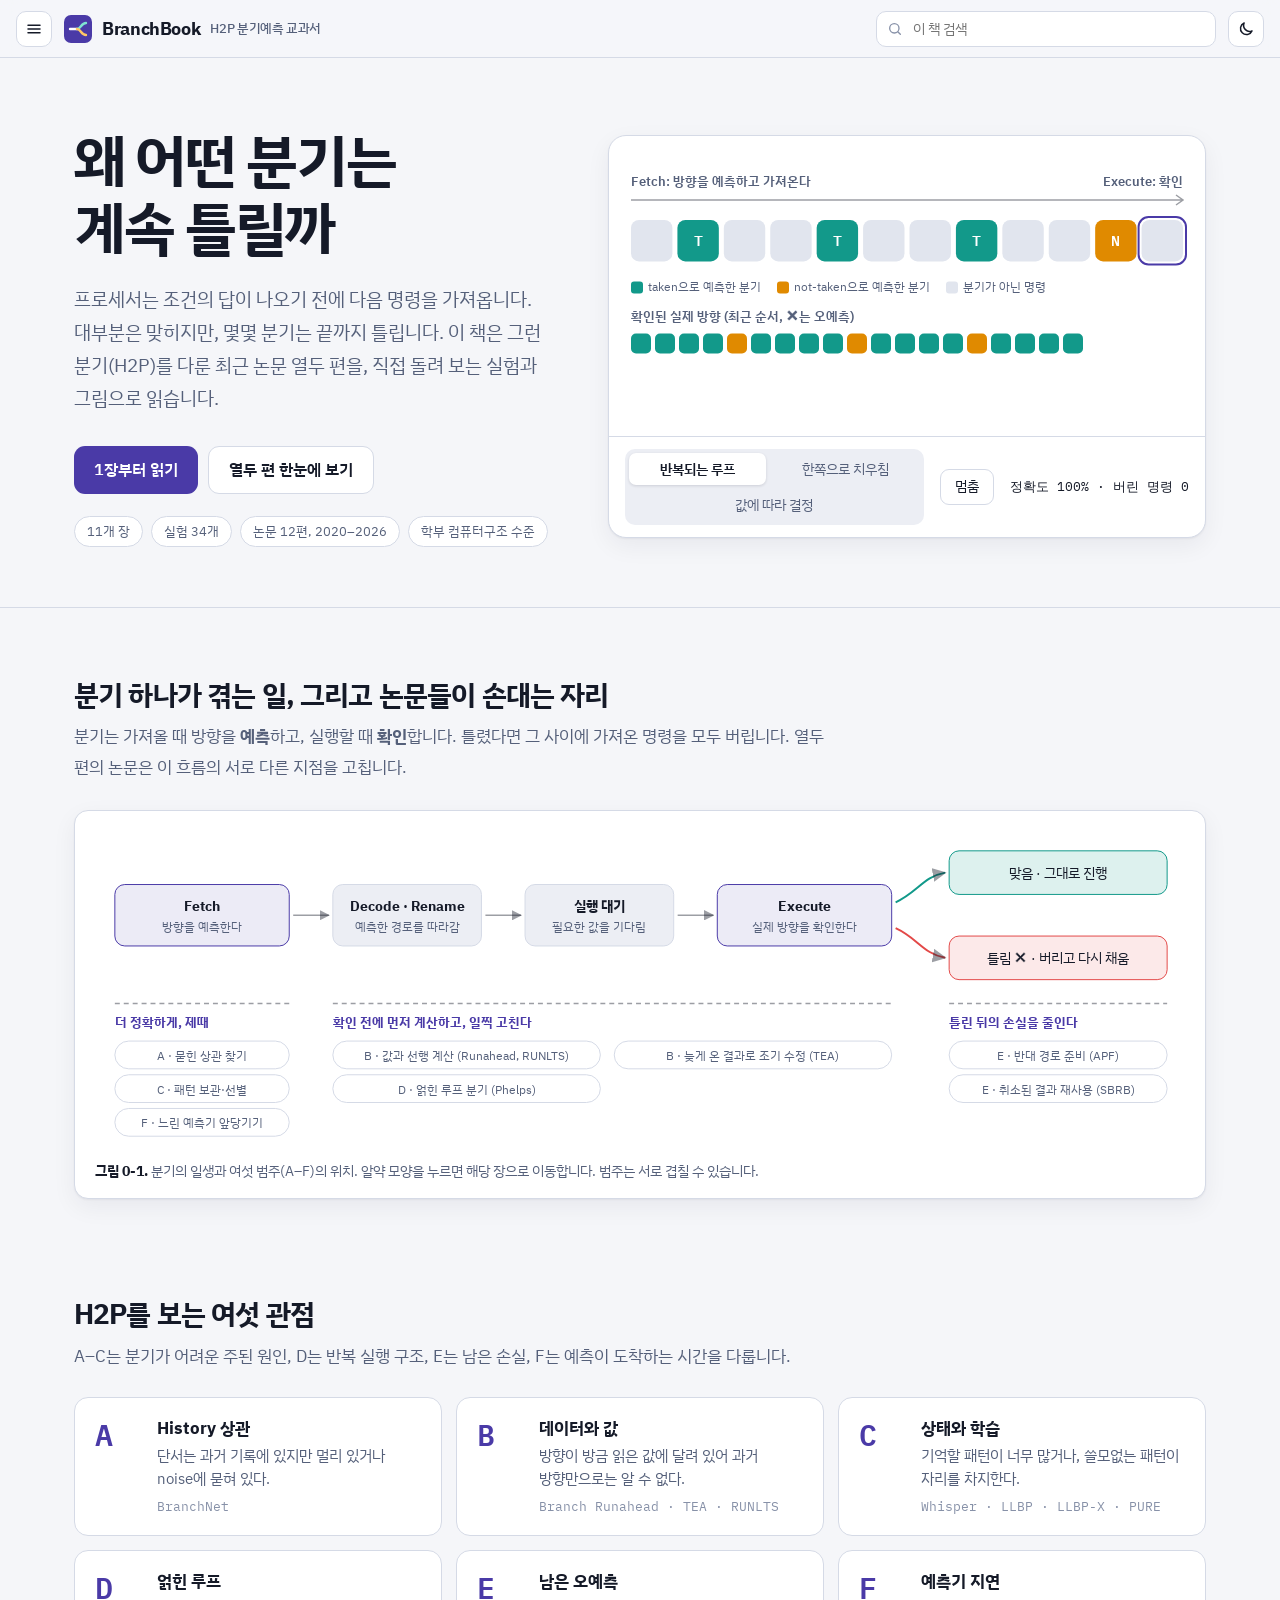
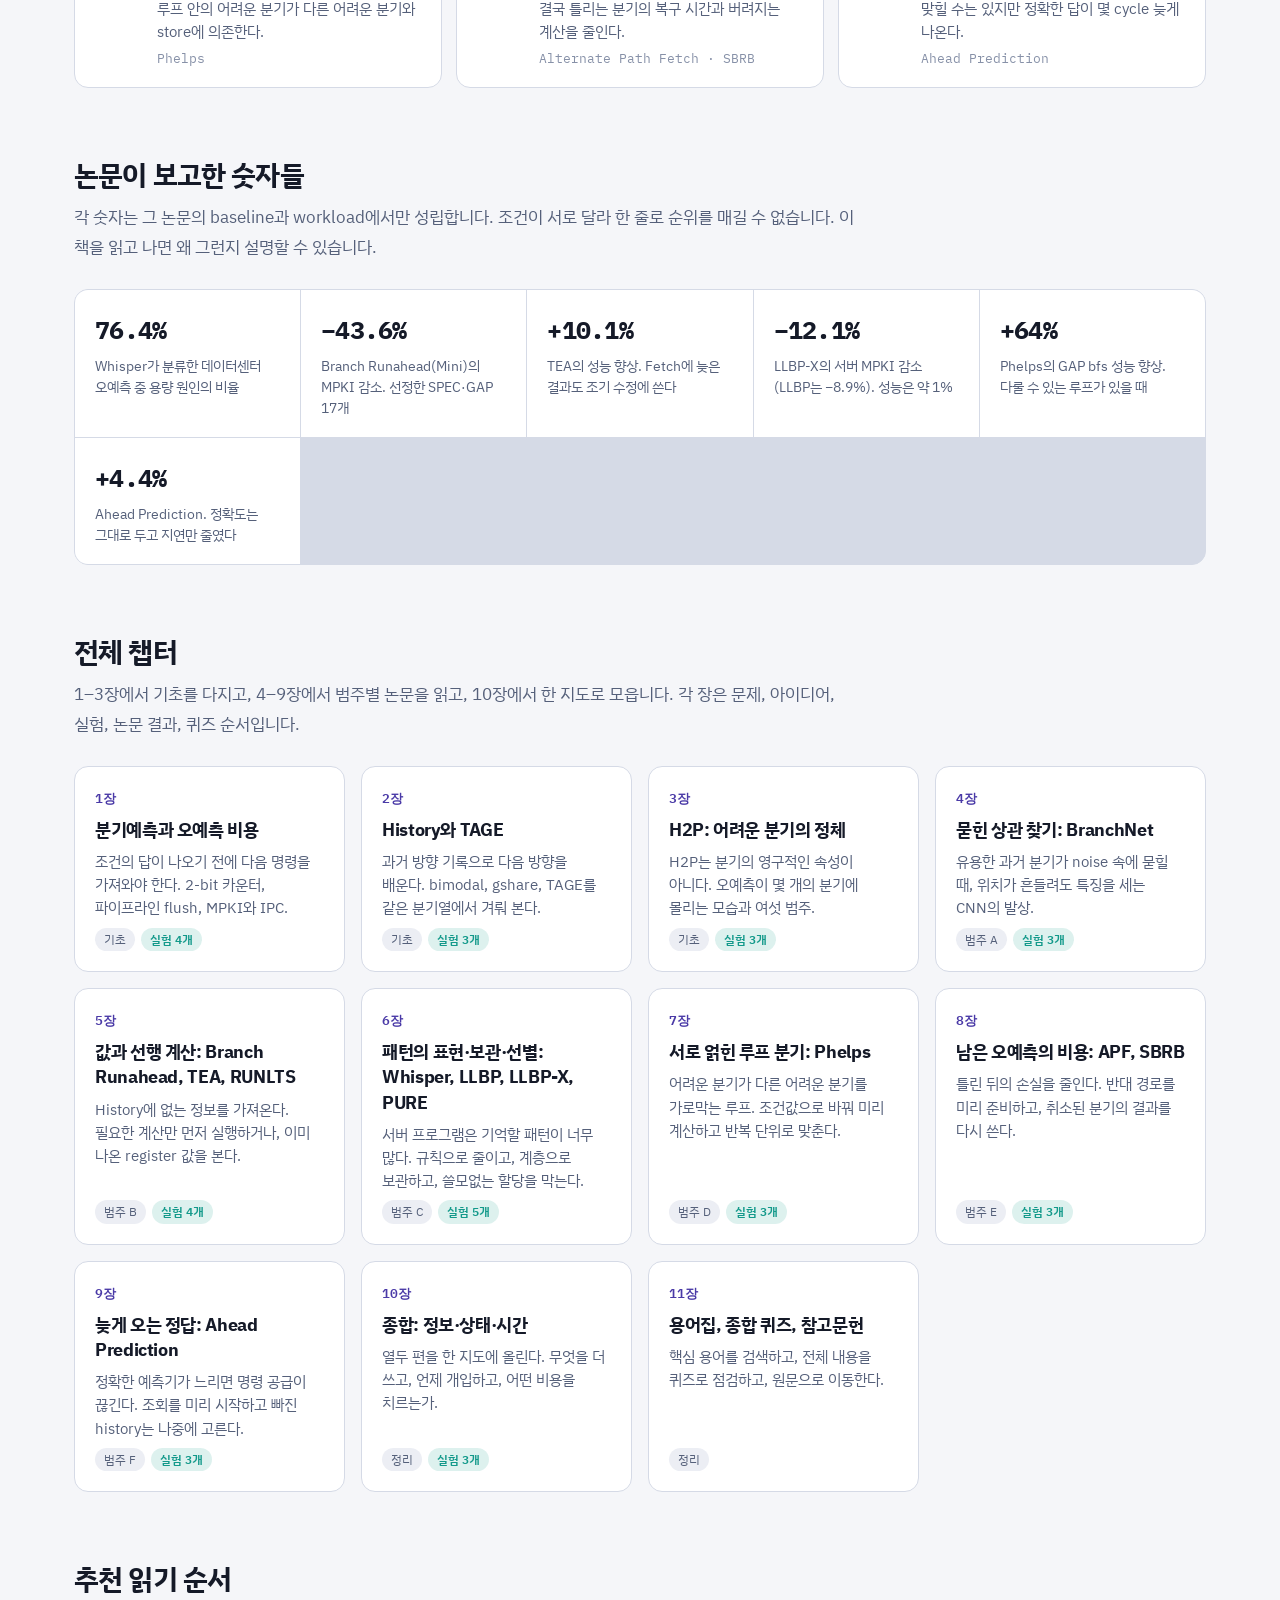
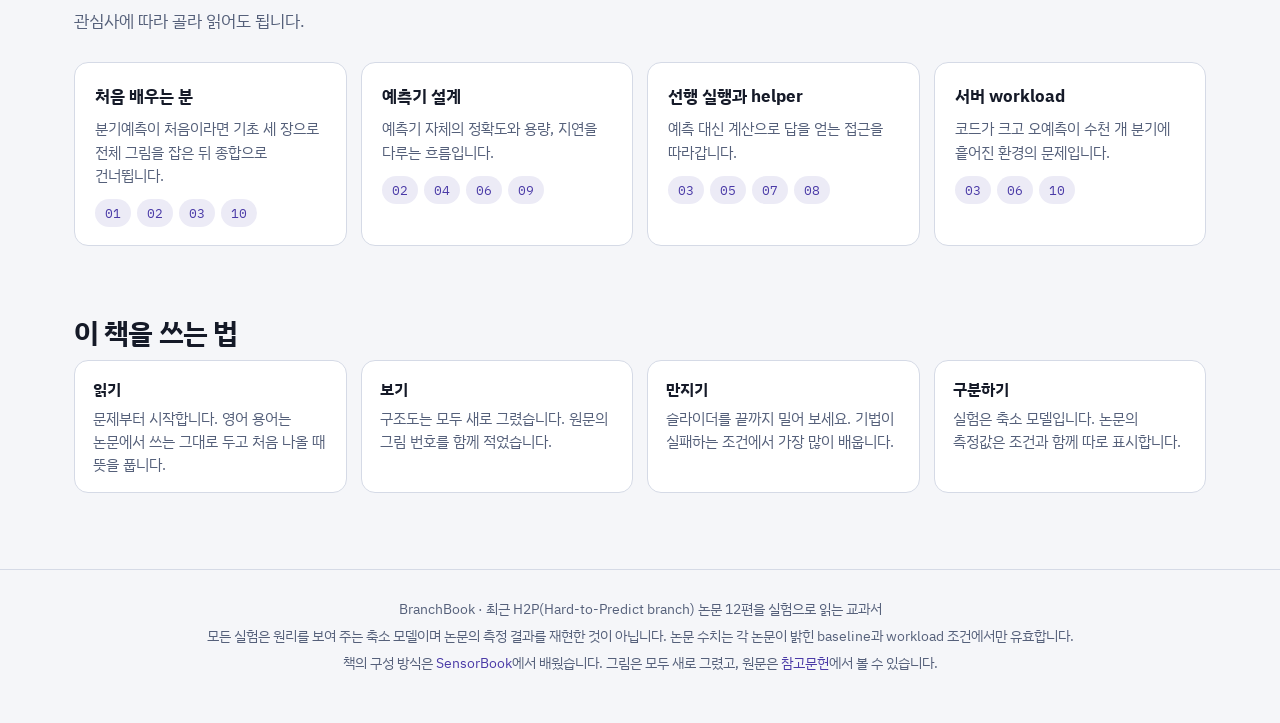
==== commit 01fdf0ea: "Complete BranchBook chapters and interactive experiments" ====
--- a/index.html
+++ b/index.html
@@ -33,7 +33,7 @@
         <a class="secondary" href="chapters/synthesis.html">열두 편 한눈에 보기</a>
       </div>
       <div class="home-facts">
-        <span>11개 장</span><span>실험 30여 개</span><span>논문 12편, 2020–2026</span><span>학부 컴퓨터구조 수준</span>
+        <span>11개 장</span><span>실험 34개</span><span>논문 12편, 2020–2026</span><span>학부 컴퓨터구조 수준</span>
       </div>
     </div>
     <div class="hero-stage" id="hero-stage">
--- a/css/style.css
+++ b/css/style.css
@@ -292,6 +292,7 @@
 .simulator-controls.inline { flex-direction: row; flex-wrap: wrap; align-items: flex-end; gap: 14px 22px; }
 .simulator-controls.inline .control { flex: 1 1 180px; }
 .control { display: flex; flex-direction: column; gap: 6px; font-size: 14px; color: var(--text-dim); }
+.control[hidden] { display: none; }
 .control > span { display: flex; justify-content: space-between; gap: 10px; align-items: baseline; }
 .control output { font-family: var(--mono); font-size: 13px; color: var(--text); font-weight: 600; white-space: nowrap; }
 .control select { height: 36px; border-radius: 8px; border: 1px solid var(--border); background: var(--elevated); color: var(--text); font: inherit; font-size: 14px; padding: 0 8px; }
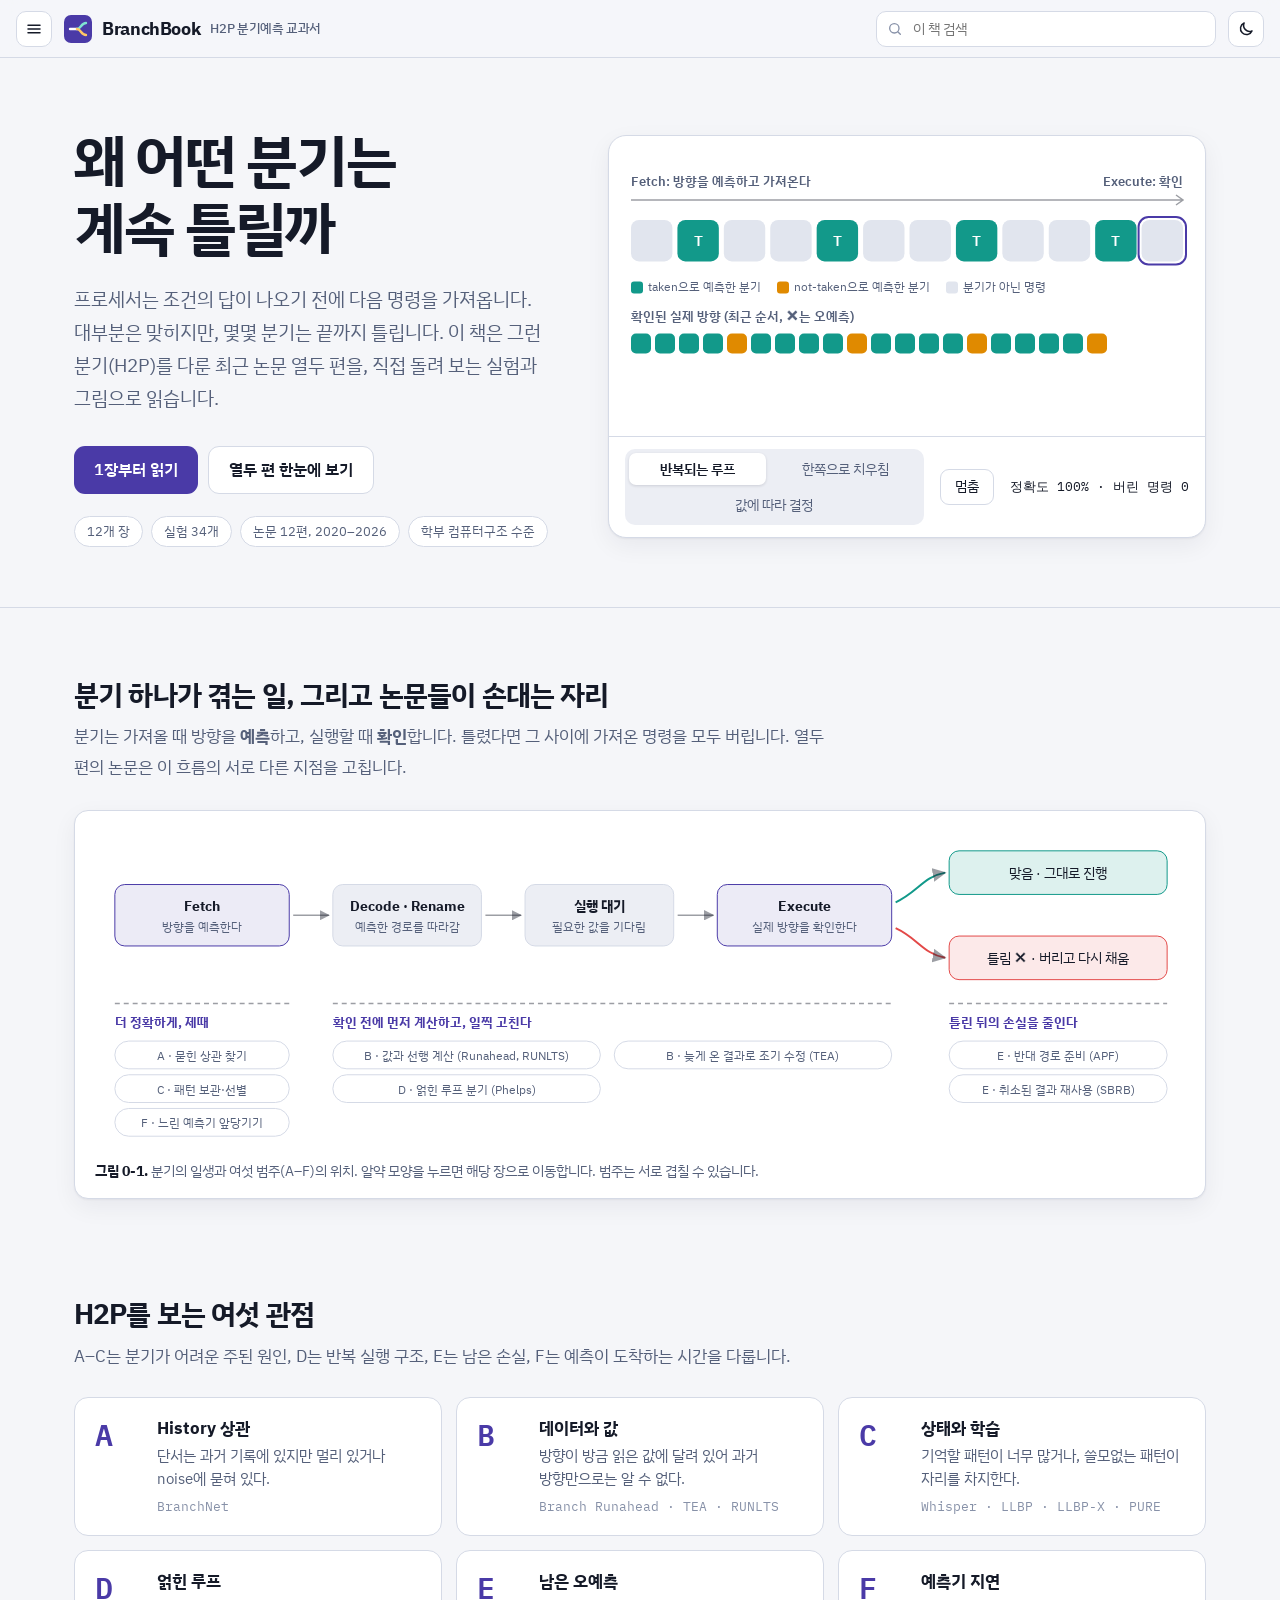
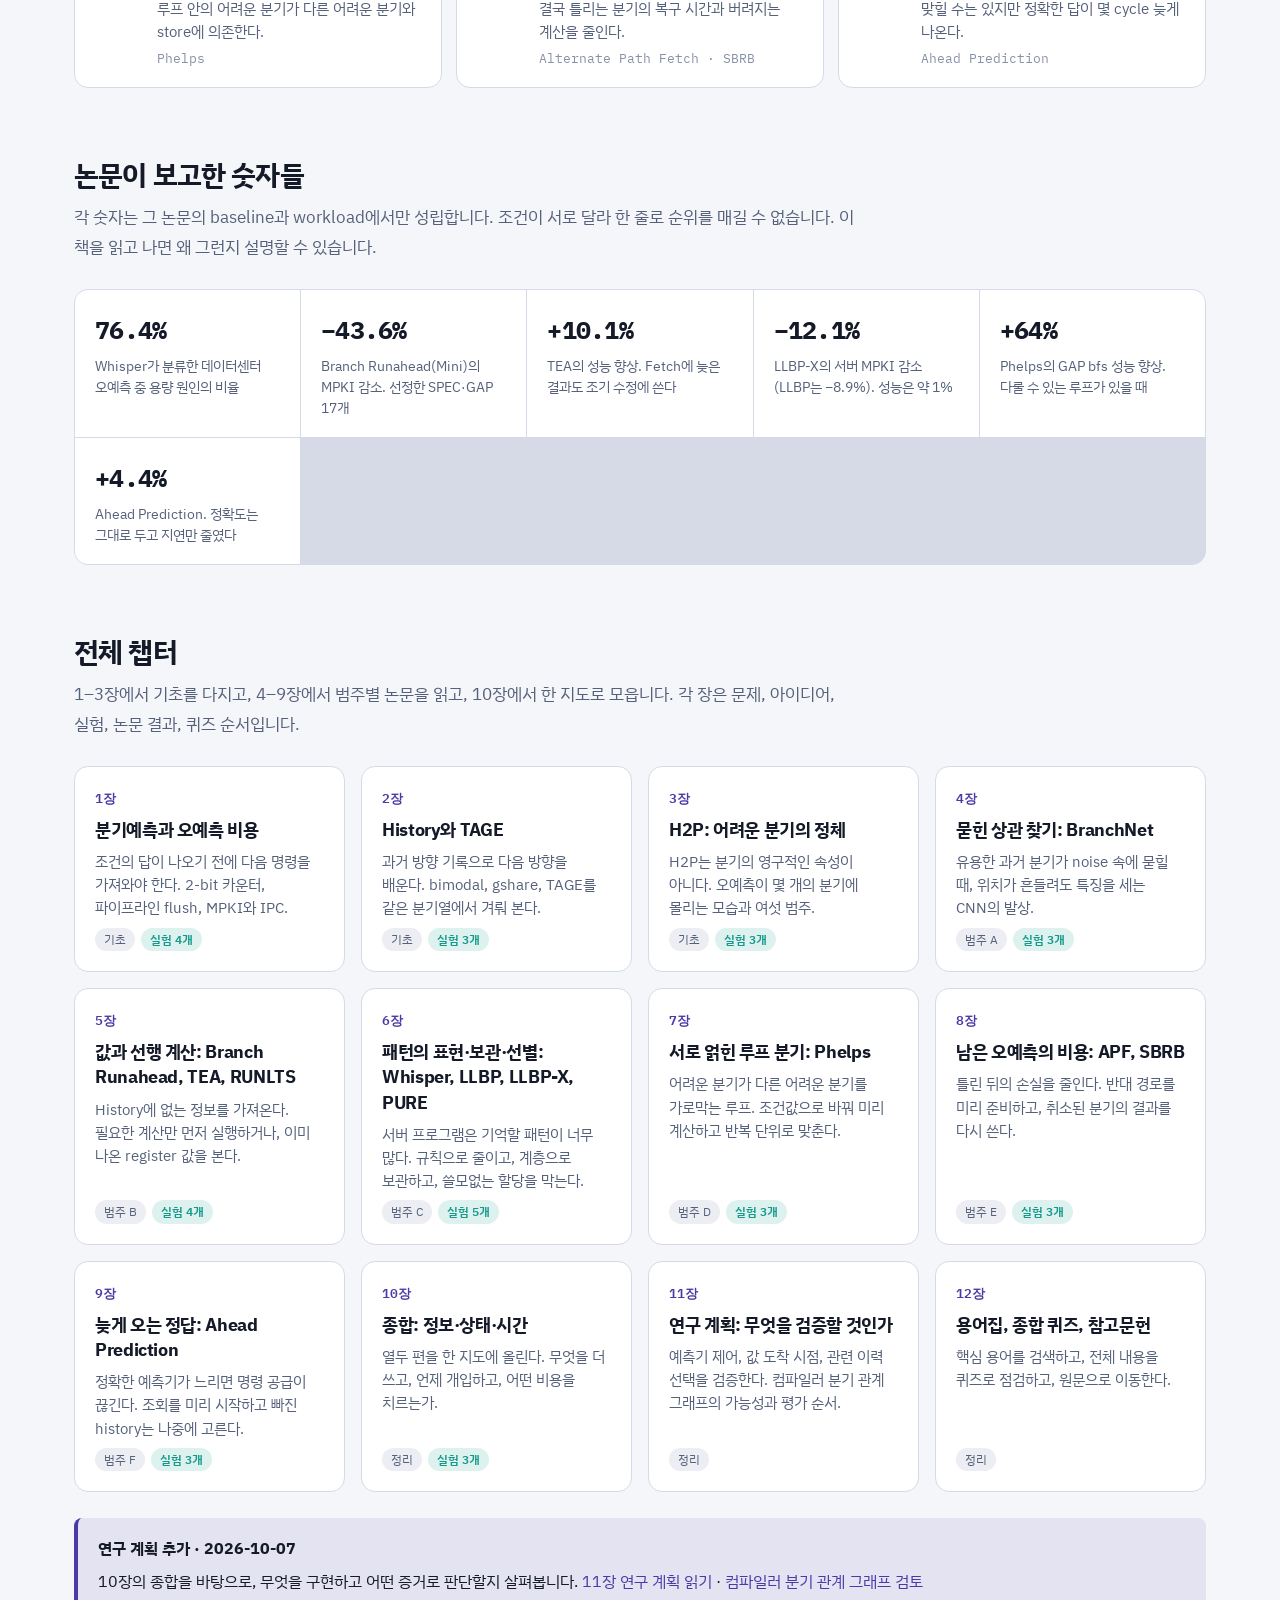
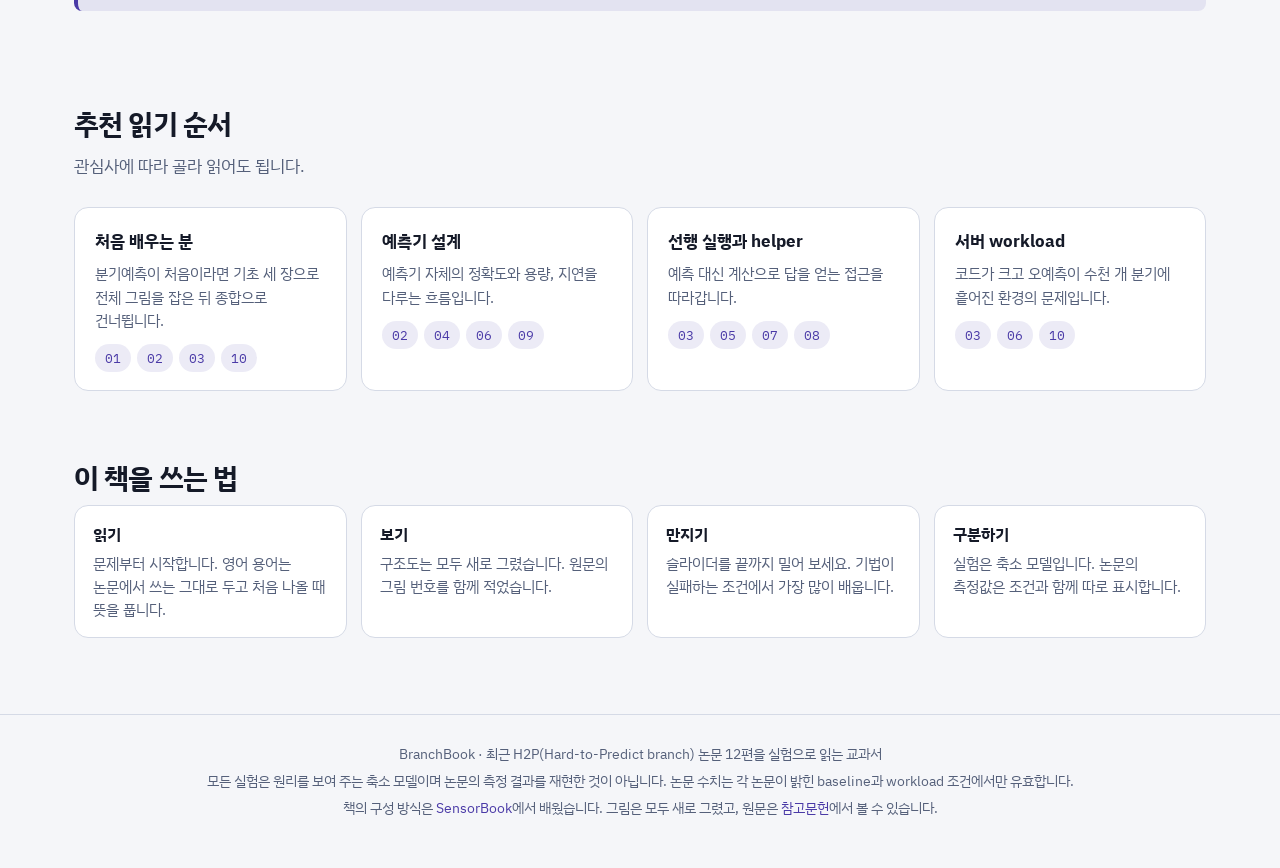
==== commit f7eff3a4: "Add research plan chapter and compiler-assisted branch relation proposal" ====
--- a/index.html
+++ b/index.html
@@ -33,7 +33,7 @@
         <a class="secondary" href="chapters/synthesis.html">열두 편 한눈에 보기</a>
       </div>
       <div class="home-facts">
-        <span>11개 장</span><span>실험 34개</span><span>논문 12편, 2020–2026</span><span>학부 컴퓨터구조 수준</span>
+        <span>12개 장</span><span>실험 34개</span><span>논문 12편, 2020–2026</span><span>학부 컴퓨터구조 수준</span>
       </div>
     </div>
     <div class="hero-stage" id="hero-stage">
@@ -131,6 +131,7 @@
   <h2>전체 챕터</h2>
   <p class="section-lead">1–3장에서 기초를 다지고, 4–9장에서 범주별 논문을 읽고, 10장에서 한 지도로 모읍니다. 각 장은 문제, 아이디어, 실험, 논문 결과, 퀴즈 순서입니다.</p>
   <div class="chapter-grid" id="chapter-grid"></div>
+  <p class="callout"><strong>연구 계획 추가 · 2026-10-07</strong>10장의 종합을 바탕으로, 무엇을 구현하고 어떤 증거로 판단할지 살펴봅니다. <a href="chapters/research.html">11장 연구 계획 읽기</a> · <a href="chapters/research.html#compiler">컴파일러 분기 관계 그래프 검토</a></p>
 </section>
 
 <section class="home-section">
